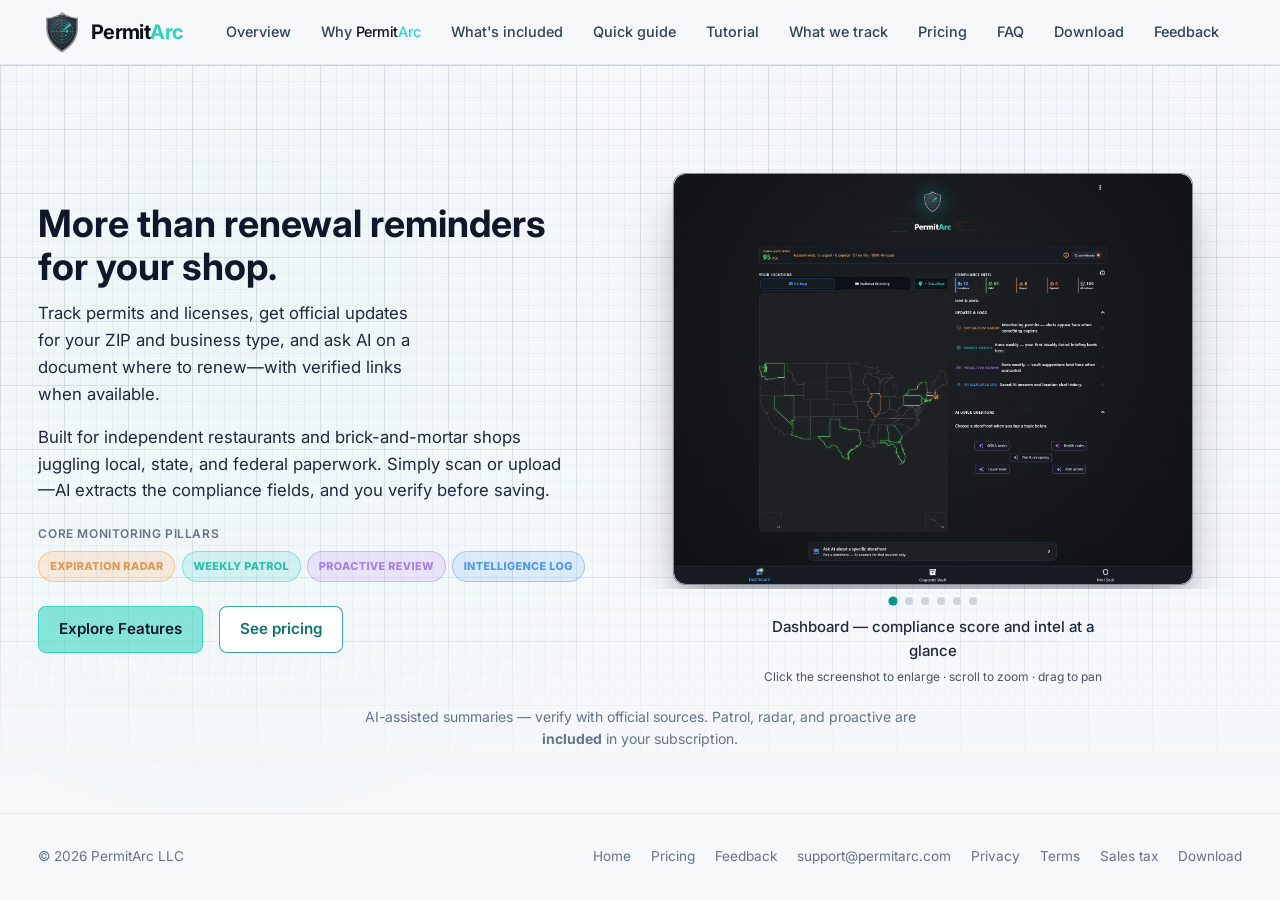
==== index.html @ 0222ba35 "Website: door pillar pills parity + overview/pricing polish. Co-authored-by: Cursor <cursoragent@cur" ====
<!DOCTYPE html>
<html lang="en">
<head>
  <meta charset="UTF-8">
  <meta name="viewport" content="width=device-width, initial-scale=1.0, viewport-fit=cover">
  <link rel="icon" href="favicon.ico?v=20260929shield" sizes="48x48">
  <link rel="icon" type="image/png" sizes="32x32" href="favicon-32x32.png?v=20260929shield">
  <link rel="icon" type="image/png" sizes="16x16" href="favicon-16x16.png?v=20260929shield">
  <link rel="apple-touch-icon" sizes="180x180" href="apple-touch-icon.png?v=20260929shield">
  <meta name="description" content="PermitArc — more than renewal reminders. Track permits and licenses, official updates for your ZIP and business type, and document Ask AI with verified links. Patrol and radar included.">
  <title>PermitArc | Stay Ahead of Permit &amp; License Renewals</title>
  <link rel="preconnect" href="https://fonts.googleapis.com">
  <link rel="preconnect" href="https://fonts.gstatic.com" crossorigin>
  <link href="https://fonts.googleapis.com/css2?family=Inter:wght@400;500;600;700;800&display=swap" rel="stylesheet">
  <link rel="stylesheet" href="styles.css?v=20261003pillar5">
  <link rel="stylesheet" href="door-home.css?v=20261003pillars2">
  <script src="launch-config.js?v=20260911c"></script>
  <script src="site-ga4.js?v=20260923"></script>
  <script src="site-support-mailto.js?v=20260918chooser"></script>
  <script src="site-nav-config.js?v=20261002overview"></script>
</head>
<body class="door-page" data-nav-page="home">
  <header class="site-header site-header--light">
    <div class="header-inner">
      <a href="/" class="logo">
        <img src="assets/shield_logo.png?v=20260929shield" alt="" class="logo-mark" width="48" height="48">
        <span class="logo-wordmark">Permit<span class="logo-arc">Arc</span></span>
      </a>
      <button type="button" class="nav-toggle" aria-expanded="false" aria-controls="site-nav" aria-label="Open menu">
        <span class="nav-toggle-bar" aria-hidden="true"></span>
        <span class="nav-toggle-bar" aria-hidden="true"></span>
        <span class="nav-toggle-bar" aria-hidden="true"></span>
      </button>
      <nav class="nav" id="site-nav" aria-label="Main"></nav>
    </div>
  </header>

  <div class="door-page__stack">
    <div class="door-hero__grid-bg" aria-hidden="true"></div>
    <div class="door-hero__circuit" aria-hidden="true"></div>
  <main class="door-hero">
    <div class="door-hero__grid">
      <div class="door-copy">
        <h1>More than renewal reminders for your shop.</h1>
        <p class="door-lead">Track permits and licenses, get official updates for your ZIP and business type, and ask AI on a document where to renew&mdash;with verified links when available.</p>
        <p class="door-detail">Built for independent restaurants and brick-and-mortar shops juggling local, state, and federal paperwork. Simply scan or upload&mdash;AI extracts the compliance fields, and you verify before saving.</p>

        <p class="door-pillars-label" id="door-pillars-label">Core Monitoring Pillars</p>
        <div class="hero-pillars" aria-labelledby="door-pillars-label">
          <a href="intelligence.html#expiration-radar" class="hero-pillar-link hero-pillar-link--radar">Expiration Radar</a>
          <a href="intelligence.html#weekly-patrol" class="hero-pillar-link hero-pillar-link--patrol">Weekly Patrol</a>
          <a href="intelligence.html#proactive" class="hero-pillar-link hero-pillar-link--proactive">Proactive Review</a>
          <a href="intelligence.html#intelligence-log" class="hero-pillar-link hero-pillar-link--intel-log">Intelligence Log</a>
        </div>

        <div class="door-cta-row">
          <a href="home-more.html" class="btn btn-primary door-btn-primary">Explore Features</a>
          <a href="pricing.html" class="btn btn-secondary door-btn-outline-teal">See pricing</a>
        </div>
      </div>

      <div class="door-carousel-wrap" aria-label="Product screenshots">
        <div class="door-carousel__stage">
          <div class="door-carousel__ring" id="doorCarouselRing"></div>
        </div>
        <div class="door-carousel__dots" id="doorCarouselDots" role="tablist" aria-label="Screenshot carousel"></div>
        <p class="door-carousel__caption" id="doorCarouselCaption"></p>
        <p class="door-carousel__hint">Click the screenshot to enlarge &middot; scroll to zoom &middot; drag to pan</p>
      </div>
    </div>
  </main>

  <p class="door-trust">
    AI-assisted summaries &mdash; verify with official sources.
    Patrol, radar, and proactive are <strong>included</strong> in your subscription.
  </p>
  </div>

  <footer class="site-footer premium-canvas">
    <div class="footer-inner">
      <p>&copy; 2026 PermitArc LLC</p>
      <div class="footer-links" id="site-footer-links"></div>
    </div>
  </footer>

  <script src="site-chrome.js?v=20261002overview"></script>
  <script src="door-carousel.js?v=20261003doorsal2"></script>
</body>
</html>
---- styles.css ----
/* PermitArc marketing site — palette matches app (compliance_form_theme.dart) */
:root {
  /* Wave B+ (Oct 2026) — site-wide dark bands ~20% lighter than Wave B */
  --bg-dark: #1c232c;
  --bg-panel: #252d38;
  --border: #48525f;
  --text-muted: #b8c4d0;
  --text-body: #e2e7ec;
  --hint: #a6b2bf;
  /* Small copy on white cards (pricing, teasers) */
  --text-muted-on-light: #475569;
  --canvas-highlight: #3a424d;
  --canvas-mid: #1f2833;
  --canvas-edge: #2a3542;
  --canvas-why-top: #434b55;
  --canvas-why-base: #252d38;
  --text-light: #fafaf8;
  --accent-teal: #2dd4bf;
  --accent-blue: #58a6ff;
  --urgent: #ffa657;
  --valid: #56d364;
  --expired: #ff7b72;
  /* Intel Deck pillar accents — match app CompliancePillarColors */
  --pillar-radar: #ffa657;
  --pillar-patrol: #2dd4bf;
  --pillar-proactive: #bc8cff;
  --pillar-intel-log: #58a6ff;
  --bg-light: #fafaf8;
  --text-dark: #1a1f2e;
  /* Desktop uses full width; phones/tablets stack via grids + breakpoint below */
  --layout-max: 1280px;
  --layout-content: 1160px;
  --layout-read: 760px;
  --layout-gutter: clamp(1rem, 3vw, 2.5rem);
}

*,
*::before,
*::after {
  box-sizing: border-box;
}

html {
  scroll-behavior: smooth;
  overflow-x: hidden;
}

body {
  margin: 0;
  font-family: "Inter", system-ui, -apple-system, sans-serif;
  color: var(--text-dark);
  background: var(--bg-light);
  line-height: 1.6;
  overflow-x: hidden;
  min-height: 100vh;
  min-height: 100dvh;
  display: flex;
  flex-direction: column;
}

a {
  color: var(--accent-blue);
  text-decoration: none;
}

a:hover {
  text-decoration: underline;
}

/* Header */
.site-header {
  position: -webkit-sticky;
  position: sticky;
  top: 0;
  z-index: 1000;
  background-color: var(--bg-dark);
  border-bottom: 1px solid var(--border);
  padding-top: env(safe-area-inset-top, 0);
  isolation: isolate;
  transform: translate3d(0, 0, 0);
  -webkit-transform: translate3d(0, 0, 0);
  box-shadow: 0 1px 0 var(--border), 0 8px 32px rgba(28, 35, 44, 0.72);
}

.site-header::before {
  content: "";
  position: absolute;
  inset: 0;
  background-color: var(--bg-dark);
  z-index: -1;
}

.header-inner {
  max-width: var(--layout-max);
  margin: 0 auto;
  padding: 0.85rem var(--layout-gutter);
  display: flex;
  align-items: center;
  justify-content: space-between;
  gap: 1rem;
  flex-wrap: nowrap;
  position: relative;
}

.nav-toggle {
  display: none;
  flex-direction: column;
  justify-content: center;
  gap: 5px;
  width: 2.5rem;
  height: 2.5rem;
  padding: 0;
  margin: 0;
  border: 1px solid var(--border);
  border-radius: 8px;
  background: var(--bg-panel);
  cursor: pointer;
  flex-shrink: 0;
}

.nav-toggle-bar {
  display: block;
  width: 1.1rem;
  height: 2px;
  margin: 0 auto;
  background: var(--text-light);
  border-radius: 1px;
  transition: transform 0.2s ease, opacity 0.2s ease;
}

.site-header.is-nav-open .nav-toggle-bar:nth-child(1) {
  transform: translateY(7px) rotate(45deg);
}

.site-header.is-nav-open .nav-toggle-bar:nth-child(2) {
  opacity: 0;
}

.site-header.is-nav-open .nav-toggle-bar:nth-child(3) {
  transform: translateY(-7px) rotate(-45deg);
}

.logo {
  display: inline-flex;
  align-items: center;
  gap: 0.55rem;
  font-weight: 700;
  font-size: 1.25rem;
  color: var(--text-light);
  letter-spacing: -0.02em;
}

.logo-mark {
  width: 3rem;
  height: 3rem;
  object-fit: contain;
  flex-shrink: 0;
  filter: none;
}

/* Shield + radar sweep — matches in-app PermitArcShieldLogo (intro / dashboard). */
.permitarc-shield-logo {
  position: relative;
  display: inline-block;
  flex-shrink: 0;
  width: 3rem;
  height: 3rem;
  vertical-align: middle;
  filter: drop-shadow(0 1px 2px rgba(0, 0, 0, 0.35))
    drop-shadow(0 0 5px rgba(45, 212, 191, 0.18));
}

.permitarc-shield-logo .logo-mark {
  display: block;
  width: 100%;
  height: 100%;
  animation: none;
}

.permitarc-shield-inner-glow {
  position: absolute;
  top: 39%;
  left: 50%;
  width: 24%;
  height: 24%;
  transform: translate(-50%, -50%);
  border-radius: 50%;
  box-shadow: 0 0 0.2rem rgba(45, 212, 191, 0.08);
  pointer-events: none;
}

.permitarc-shield-radar {
  position: absolute;
  top: 35.8%;
  left: 50%;
  width: 26%;
  height: 26%;
  transform: translateX(-50%);
  border-radius: 50%;
  overflow: hidden;
  pointer-events: none;
}

.permitarc-shield-radar-rotator {
  position: absolute;
  inset: 0;
  animation: permitarc-radar-rotate 3.2s linear infinite;
}

@keyframes permitarc-radar-rotate {
  to {
    transform: rotate(360deg);
  }
}

.permitarc-shield-radar-wedge {
  position: absolute;
  inset: -120%;
  background: conic-gradient(
    from -26deg at 50% 50%,
    rgba(45, 212, 191, 0) 0deg,
    rgba(45, 212, 191, 0.04) 12deg,
    rgba(45, 212, 191, 0.09) 26deg,
    rgba(45, 212, 191, 0) 27deg,
    rgba(45, 212, 191, 0) 360deg
  );
}

.permitarc-shield-radar-beam {
  position: absolute;
  top: 50%;
  left: 50%;
  width: 38%;
  height: 1px;
  margin-top: -0.5px;
  transform-origin: 0 50%;
  background: rgba(45, 212, 191, 0.32);
  border-radius: 1px;
}

.permitarc-shield-radar-beam::after {
  content: "";
  position: absolute;
  right: 0;
  top: 50%;
  width: 2.5px;
  height: 2.5px;
  transform: translate(50%, -50%);
  border-radius: 50%;
  background: rgba(45, 212, 191, 0.8);
}

@media (prefers-reduced-motion: reduce) {
  .permitarc-shield-radar-rotator {
    animation: none;
  }
}

.logo-wordmark {
  display: inline-flex;
  align-items: baseline;
  letter-spacing: -0.03em;
  white-space: nowrap;
}

.logo-arc,
.text-teal-400 {
  color: var(--accent-teal); /* #2dd4bf — matches app accent */
}

.text-teal-600 {
  color: #0d9488;
}

.nav {
  display: flex;
  gap: 1.25rem;
  flex-wrap: wrap;
}

.nav a {
  color: var(--text-body);
  font-size: 0.9rem;
  font-weight: 500;
  text-decoration: none;
}

.nav a:hover {
  color: var(--accent-teal);
}

.nav a.nav-link-with-brand .nav-link-lead {
  color: var(--text-body);
}

.nav a.nav-link-with-brand .logo-wordmark {
  color: var(--text-light);
}

.nav a.nav-link-with-brand:hover .nav-link-lead {
  color: var(--accent-teal);
}

.nav a.nav-link-with-brand:hover .logo-wordmark {
  color: var(--text-light);
}

.nav a.nav-link-with-brand:hover .logo-arc {
  color: var(--accent-teal);
}

.btn {
  display: inline-block;
  padding: 0.65rem 1.25rem;
  border-radius: 8px;
  font-weight: 600;
  font-size: 0.95rem;
  text-decoration: none;
  border: none;
  cursor: pointer;
  transition: opacity 0.2s, transform 0.15s;
}

.btn:hover {
  opacity: 0.92;
  transform: translateY(-1px);
  text-decoration: none;
}

.btn-primary {
  background: var(--accent-teal);
  color: #0d1117;
}

.btn-secondary {
  background: transparent;
  color: var(--text-light);
  border: 1px solid var(--border);
}

.btn-secondary:hover {
  border-color: var(--accent-teal);
  color: var(--accent-teal);
}

/* App-matched canvas — premium_canvas_background.dart · Wave B+ */
.premium-canvas {
  position: relative;
  background: radial-gradient(
    ellipse 115% 100% at 50% -18%,
    var(--canvas-highlight) 0%,
    var(--canvas-mid) 52%,
    var(--canvas-edge) 100%
  );
  overflow: hidden;
}

.premium-canvas::before {
  content: "";
  position: absolute;
  inset: 0;
  background-image:
    linear-gradient(rgba(0, 255, 224, 0.07) 1px, transparent 1px),
    linear-gradient(90deg, rgba(0, 255, 224, 0.07) 1px, transparent 1px),
    linear-gradient(rgba(0, 255, 224, 0.035) 1px, transparent 1px),
    linear-gradient(90deg, rgba(0, 255, 224, 0.035) 1px, transparent 1px);
  background-size: 64px 64px, 64px 64px, 16px 16px, 16px 16px;
  mask-image: radial-gradient(ellipse 92% 88% at 50% 42%, black 38%, transparent 100%);
  -webkit-mask-image: radial-gradient(ellipse 92% 88% at 50% 42%, black 38%, transparent 100%);
  pointer-events: none;
}

.premium-canvas > * {
  position: relative;
  z-index: 1;
}

.section-light {
  background: var(--bg-light);
}

/* Muted band — breaks white-on-white on inner pages */
.section-band-muted {
  background: #eef1f5;
}

.section-band-muted.page-content {
  padding-top: 2.5rem;
  padding-bottom: 2.5rem;
}

/* Quick guide — grid cards (match premium-canvas) */
.guide-steps {
  display: grid;
  gap: 1.25rem;
  margin-top: 1.5rem;
}

@media (min-width: 768px) {
  .guide-steps {
    grid-template-columns: repeat(3, 1fr);
  }
}

.premium-grid-card {
  position: relative;
  border-radius: 12px;
  padding: 1.35rem 1.4rem;
  overflow: hidden;
  background: radial-gradient(
    ellipse 115% 100% at 50% -20%,
    var(--canvas-highlight) 0%,
    var(--canvas-mid) 100%
  );
  border: 1px solid rgba(0, 255, 224, 0.14);
  box-shadow: 0 8px 24px rgba(28, 35, 44, 0.2);
}

.premium-grid-card::before {
  content: "";
  position: absolute;
  inset: 0;
  background-image:
    linear-gradient(rgba(0, 255, 224, 0.07) 0.75px, transparent 0.75px),
    linear-gradient(90deg, rgba(0, 255, 224, 0.07) 0.75px, transparent 0.75px);
  background-size: 36px 36px;
  mask-image: radial-gradient(ellipse 90% 90% at 50% 40%, black 35%, transparent 100%);
  -webkit-mask-image: radial-gradient(ellipse 90% 90% at 50% 40%, black 35%, transparent 100%);
  pointer-events: none;
}

.premium-grid-card > * {
  position: relative;
  z-index: 1;
}

.premium-grid-card h3 {
  margin: 0 0 0.5rem;
  font-size: 1.05rem;
  color: #f0f6fc;
}

.premium-grid-card p {
  margin: 0;
  font-size: 0.92rem;
  line-height: 1.55;
  color: var(--text-muted);
}

/* Start here (first week) — body copy on dark premium-grid cards */
.guide-start-here .premium-grid-card p {
  color: #f1f5f9;
  font-weight: 400;
  line-height: 1.625;
}

.guide-step-num {
  display: inline-flex;
  align-items: center;
  justify-content: center;
  width: 1.75rem;
  height: 1.75rem;
  border-radius: 999px;
  background: rgba(45, 212, 191, 0.18);
  color: var(--pillar-patrol);
  border: 1px solid rgba(45, 212, 191, 0.45);
  font-size: 0.75rem;
  font-weight: 700;
  margin-bottom: 0.65rem;
}

.guide-pillar-row {
  display: grid;
  gap: 1rem;
  margin-top: 1.5rem;
}

@media (min-width: 768px) {
  .guide-pillar-row {
    grid-template-columns: repeat(2, 1fr);
  }
}

@media (min-width: 1024px) {
  .guide-pillar-row {
    grid-template-columns: repeat(4, 1fr);
  }
}

.guide-pillar-card {
  border-radius: 12px;
  padding: 1.15rem 1.25rem;
  border: 1px solid rgba(255, 255, 255, 0.08);
  background: rgba(22, 27, 34, 0.65);
}

.guide-pillar-card h3 {
  margin: 0.35rem 0 0.5rem;
  font-size: 1rem;
  color: #f0f6fc;
}

.guide-pillar-card p {
  margin: 0;
  font-size: 0.88rem;
  line-height: 1.5;
  color: var(--text-muted);
}

.guide-pillar-card a {
  color: var(--pillar-intel-log);
}

.guide-monitoring-feeds-lead {
  margin: 0.5rem auto 0;
  max-width: 42rem;
  color: #94a3b8;
  font-size: 1.05rem;
  line-height: 1.55;
  text-align: center;
}

.guide-pillar-card--feed .pillar-chip {
  margin-bottom: 0.65rem;
}

.guide-pillar-card--feed .guide-pillar-card__title {
  margin: 0 0 0.4rem;
  font-size: 1.05rem;
  font-weight: 700;
  color: #ffffff;
}

.guide-pillar-card--feed .guide-pillar-card__location {
  margin: 0;
  font-size: 0.82rem;
  font-weight: 500;
  color: #cbd5e1;
  letter-spacing: 0.01em;
}

.guide-pillar-card--feed .guide-pillar-card__desc {
  margin: 0.65rem 0 0;
  font-size: 0.9rem;
  line-height: 1.65;
  color: #cbd5e1;
}

.guide-comm-profile-lead {
  margin-top: 0.85rem;
  color: #475569;
  font-size: 1rem;
  font-weight: 400;
  line-height: 1.55;
}

.guide-managing-alerts-lead {
  margin: 0.5rem auto 2rem;
  max-width: 42rem;
  color: #cbd5e1;
  font-size: 1rem;
  line-height: 1.55;
  text-align: center;
}

.guide-managing-alerts .guide-steps {
  margin-top: 0;
}

.guide-managing-alerts .premium-grid-card h3 {
  margin: 0 0 0.5rem;
  font-size: 1.125rem;
  font-weight: 700;
  color: #ffffff;
}

.guide-managing-alerts .premium-grid-card p {
  margin: 0;
  font-size: 0.875rem;
  line-height: 1.625;
  color: #cbd5e1;
}

/* Quick guide — slate gradient cards (first week, feeds, managing alerts) */
.guide-start-here .premium-grid-card,
.guide-managing-alerts .premium-grid-card,
.guide-monitoring-feeds .guide-pillar-card {
  background: linear-gradient(
    180deg,
    rgba(30, 41, 59, 0.8) 0%,
    rgba(15, 23, 42, 0.9) 100%
  );
  border: 1px solid rgba(51, 65, 85, 0.5);
  box-shadow: 0 8px 24px rgba(15, 23, 42, 0.28);
}

.guide-start-here .premium-grid-card p {
  color: #e2e8f0;
}

.guide-start-here .guide-vault-callout h3 {
  margin: 0 0 0.5rem;
  color: #0f172a;
  font-weight: 600;
}

.guide-start-here .guide-vault-callout p {
  margin: 0;
  color: #1e293b;
  font-weight: 400;
  line-height: 1.625;
}

.guide-quick-faq > .section-inner > h2 {
  color: #0f172a;
  font-size: 1.5rem;
  font-weight: 700;
}

.guide-quick-faq .faq-details summary {
  font-weight: 600;
  color: #0f172a;
}

.guide-quick-faq .faq-details p {
  font-weight: 400;
  color: #334155;
  line-height: 1.625;
}

.guide-vault-callout {
  margin-top: 2rem;
  padding: 1.35rem 1.5rem;
  border-radius: 12px;
  border: 1px solid rgba(45, 212, 191, 0.35);
  background: linear-gradient(135deg, rgba(45, 212, 191, 0.08), rgba(88, 166, 255, 0.06));
}

.guide-vault-callout h3 {
  margin: 0 0 0.5rem;
  color: var(--text-dark);
}

.guide-vault-callout p {
  margin: 0;
  color: var(--text-dark);
  line-height: 1.55;
}

.guide-toggle-table {
  width: 100%;
  border-collapse: collapse;
  margin-top: 1rem;
  font-size: 0.9rem;
}

.guide-toggle-table th,
.guide-toggle-table td {
  text-align: left;
  padding: 0.65rem 0.75rem;
  border-bottom: 1px solid var(--border);
  vertical-align: top;
}

.guide-toggle-table thead th {
  color: #1e293b;
  font-weight: 600;
  font-size: 0.875rem;
  border-bottom: 1px solid #e2e8f0;
}

.guide-toggle-table__name {
  color: #0f172a;
  font-weight: 500;
}

.guide-toggle-table__desc {
  color: #475569;
}

.card-elevated {
  background: #fff;
  border: 1px solid #d8dee9;
  border-radius: 12px;
  box-shadow: 0 10px 28px rgba(15, 23, 42, 0.08);
}

.coming-soon-banner {
  margin: 0 0 1.35rem;
  padding: 0.65rem 1rem;
  text-align: center;
  background: linear-gradient(90deg, rgba(45, 212, 191, 0.22), rgba(88, 166, 255, 0.18));
  border: 1px solid rgba(45, 212, 191, 0.35);
  border-radius: 10px;
}

.coming-soon-banner .coming-soon-badge {
  margin: 0;
  font-size: 0.82rem;
  padding: 0.4rem 1rem;
  color: #0f766e;
  background: rgba(255, 255, 255, 0.92);
  border: 1px solid rgba(45, 212, 191, 0.55);
  box-shadow: 0 2px 8px rgba(15, 118, 110, 0.12);
}

.tutorial-topics {
  list-style: none;
  margin: 0 auto 1.25rem;
  padding: 0;
  max-width: 32rem;
  text-align: left;
}

.tutorial-topic {
  display: grid;
  grid-template-columns: 6.75rem 1fr;
  align-items: center;
  gap: 0.65rem 0.85rem;
  margin-bottom: 0.85rem;
  padding: 0.75rem 0.85rem;
  border-radius: 10px;
  background: #f8fafc;
  border: 1px solid #e2e8f0;
}

.tutorial-topic .pillar-chip {
  justify-self: center;
  width: 100%;
  max-width: 6.75rem;
  justify-content: center;
  box-sizing: border-box;
}

.tutorial-topic-body {
  flex: 1 1 12rem;
  margin: 0;
  color: #4a5568;
  font-size: 0.95rem;
  line-height: 1.45;
}

.tutorial-topic-body strong {
  color: var(--text-dark);
}

.feedback-mail-actions {
  text-align: center;
  margin: 0 0 1.25rem;
}

.feedback-section-pill {
  display: inline-block;
  margin: 0;
  padding: 0.4rem 1.1rem;
  border-radius: 999px;
  font-size: 0.92rem;
  font-weight: 700;
  letter-spacing: 0.02em;
  color: #0f766e;
  background: rgba(45, 212, 191, 0.14);
  border: 1px solid rgba(45, 212, 191, 0.45);
  text-decoration: none;
  cursor: pointer;
  transition: background 0.15s ease, border-color 0.15s ease;
}

a.feedback-section-pill:hover {
  background: rgba(45, 212, 191, 0.24);
  border-color: rgba(45, 212, 191, 0.65);
  color: #0d9488;
}

a.feedback-section-pill:focus-visible {
  outline: 2px solid var(--accent-teal);
  outline-offset: 3px;
}

.pricing-detail-band {
  margin: 2.5rem calc(-1 * var(--layout-gutter, 1.25rem)) 0;
  padding: 2rem var(--layout-gutter, 1.25rem);
  background: #eef1f5;
  border-top: 1px solid #dde3ec;
  border-bottom: 1px solid #dde3ec;
}

.pricing-detail-band .pricing-included {
  background: transparent;
  border: none;
  padding: 0;
  margin: 0;
}

.included-col--included {
  background: rgba(45, 212, 191, 0.08);
  border: 1px solid rgba(45, 212, 191, 0.28);
  border-radius: 12px;
  padding: 1.15rem 1.25rem;
}

.included-col--metered {
  background: rgba(255, 166, 87, 0.07);
  border: 1px solid rgba(255, 166, 87, 0.28);
  border-radius: 12px;
  padding: 1.15rem 1.25rem;
}

.pricing-callout {
  margin: 2rem 0;
  padding: 1.35rem 1.5rem 1.35rem 1.25rem;
  border-radius: 12px;
  background: #fff;
  border: 1px solid #dde3ec;
  border-left: 4px solid var(--accent-teal);
  box-shadow: 0 6px 18px rgba(15, 23, 42, 0.06);
}

.pricing-callout h3 {
  margin: 0 0 0.5rem;
  font-size: 1.1rem;
}

.pricing-callout p {
  margin: 0;
  color: #4a5568;
  line-height: 1.55;
}

.pricing-faq-band {
  margin-top: 2rem;
  padding-top: 0.5rem;
}

/* Hero */
.hero {
  color: var(--text-light);
  padding: 3.75rem var(--layout-gutter) 4rem;
}

/* Thin light seam between hero and next dark band — keeps rhythm without a full white section */
.section-seam {
  height: 6px;
  background: var(--bg-light);
}

/* Slightly softer grid on second dark band so hero reads as the lead */
.why-band.premium-canvas {
  background: radial-gradient(
    ellipse 115% 100% at 50% -20%,
    var(--canvas-why-top) 0%,
    var(--canvas-why-base) 100%
  );
}

.hero-inner {
  max-width: var(--layout-max);
  margin: 0 auto;
  display: grid;
  grid-template-columns: 1.15fr 0.85fr;
  gap: clamp(1.5rem, 4vw, 3rem);
  align-items: start;
}

.hero-phone-col {
  display: flex;
  justify-content: flex-end;
  align-items: flex-start;
  width: 100%;
  padding-top: 0.35rem;
}

/* Overview (home-more.html): balance copy + compliance score mock vertically */
.hero--split .hero-inner {
  align-items: center;
}

.hero--split .hero-phone-col {
  align-items: center;
  padding-top: 0;
}

/* Overview (home-more.html) — hero + mock + #why contrast */
body[data-nav-page="overview"] .hero .subhead {
  color: #f1f5f9;
}

body[data-nav-page="overview"] .hero-platform,
body[data-nav-page="overview"] .hero-platform strong {
  color: #e2e8f0;
}

body[data-nav-page="overview"] .hero-platform .hero-platform-v11 {
  color: #cbd5e1;
}

body[data-nav-page="overview"] .hero-pillars-note {
  color: #cbd5e1;
}

body[data-nav-page="overview"] #why .section-lead {
  color: #f1f5f9;
}

body[data-nav-page="overview"] .phone-mock .mock-alert,
body[data-nav-page="overview"] .phone-mock .mock-ok,
body[data-nav-page="overview"] .phone-mock .mock-proactive {
  color: #f1f5f9;
}

body[data-nav-page="overview"] .phone-mock .mock-alert strong {
  color: #f1f5f9;
}

/* Tailwind-like utilities (overview compare bullets) */
.font-medium {
  font-weight: 500;
}

.text-white {
  color: #ffffff;
}

.text-slate-300 {
  color: #cbd5e1;
}

.text-slate-100 {
  color: #f1f5f9;
}

.text-slate-200 {
  color: #e2e8f0;
}

.text-slate-900 {
  color: #0f172a;
}

.text-slate-800 {
  color: #1e293b;
}

.font-normal {
  font-weight: 400;
}

.font-semibold {
  font-weight: 600;
}

.text-xs {
  font-size: 0.75rem;
  line-height: 1rem;
}

.uppercase {
  text-transform: uppercase;
}

.tracking-wide {
  letter-spacing: 0.025em;
}

.rounded-full {
  border-radius: 9999px;
}

.px-2\.5 {
  padding-left: 0.625rem;
  padding-right: 0.625rem;
}

.py-1 {
  padding-top: 0.25rem;
  padding-bottom: 0.25rem;
}

.bg-orange-50 {
  background-color: #fff7ed;
}

.border-orange-200 {
  border-color: #fed7aa;
}

.text-orange-900 {
  color: #7c2d12;
}

.bg-teal-50 {
  background-color: #f0fdfa;
}

.border-teal-200 {
  border-color: #99f6e4;
}

.text-teal-900 {
  color: #134e4a;
}

.bg-purple-50 {
  background-color: #faf5ff;
}

.border-purple-200 {
  border-color: #e9d5ff;
}

.text-purple-900 {
  color: #581c87;
}

.bg-blue-50 {
  background-color: #eff6ff;
}

.border-blue-200 {
  border-color: #bfdbfe;
}

.text-blue-900 {
  color: #1e3a8a;
}

.text-sm {
  font-size: 0.875rem;
  line-height: 1.25rem;
}

.border {
  border-width: 1px;
  border-style: solid;
}

.border-slate-300 {
  border-color: #cbd5e1;
}

.border-slate-200 {
  border-color: #e2e8f0;
}

.rounded-xl {
  border-radius: 0.75rem;
}

.p-5 {
  padding: 1.25rem;
}

.px-4 {
  padding-left: 1rem;
  padding-right: 1rem;
}

.mb-4 {
  margin-bottom: 1rem;
}

.shadow-sm {
  box-shadow: 0 1px 2px 0 rgba(15, 23, 42, 0.05);
}

.text-base {
  font-size: 1rem;
  line-height: 1.5rem;
}

.bg-white {
  background-color: #fff;
}

.text-slate-600 {
  color: #475569;
}

.text-2xl {
  font-size: 1.5rem;
  line-height: 2rem;
}

.font-bold {
  font-weight: 700;
}

.tracking-tight {
  letter-spacing: -0.025em;
}

.mt-2 {
  margin-top: 0.5rem;
}

.mt-16 {
  margin-top: 4rem;
}

.mb-8 {
  margin-bottom: 2rem;
}

.text-center {
  text-align: center;
}

.max-w-3xl {
  max-width: 48rem;
}

.max-w-2xl {
  max-width: 42rem;
}

.py-4 {
  padding-top: 1rem;
  padding-bottom: 1rem;
}

.px-6 {
  padding-left: 1.5rem;
  padding-right: 1.5rem;
}

.mb-3 {
  margin-bottom: 0.75rem;
}

.font-medium {
  font-weight: 500;
}

.transition {
  transition-property: border-color, box-shadow;
  transition-duration: 0.2s;
  transition-timing-function: ease;
}

.hover\:border-slate-300:hover {
  border-color: #cbd5e1;
}

.mx-auto {
  margin-left: auto;
  margin-right: auto;
}

@media (min-width: 640px) {
  .sm\:text-left {
    text-align: left;
  }
}

.page-hero p.text-slate-100 {
  color: #f1f5f9;
}

.satisfaction-guarantee-dark p.text-slate-200,
.satisfaction-guarantee-dark p.text-slate-200 strong {
  color: #e2e8f0;
}


.leading-relaxed {
  line-height: 1.625;
}

.scope-pillar p.text-slate-200 {
  color: #e2e8f0;
}

.scope-pillar p.leading-relaxed {
  line-height: 1.625;
}

.text-rose-400 {
  color: #fb7185;
}

.hero-copy {
  display: flex;
  flex-direction: column;
  gap: 1.5rem;
}

.hero-copy h1,
.hero-copy .subhead,
.hero-copy .hero-jurisdiction-callout,
.hero-copy .hero-platform,
.hero-copy .hero-pillars,
.hero-copy .hero-cta {
  margin: 0;
}

.hero h1 {
  font-size: clamp(1.75rem, 4vw, 2.5rem);
  line-height: 1.2;
  margin: 0 0 1rem;
  font-weight: 700;
}

.hero-copy h1 {
  margin: 0;
}

.hero .subhead {
  font-size: 1.05rem;
  color: var(--text-body);
  margin: 0 0 0.75rem;
  line-height: 1.6;
}

.hero-copy .subhead {
  margin: 0;
}

.hero .subhead-all {
  color: var(--accent-teal);
  font-weight: 700;
}

.hero .subhead-jurisdiction {
  font-weight: 600;
  color: var(--text-body);
}

.hero-jurisdiction-callout {
  margin: 0 0 1.1rem;
  padding: 0.95rem 1.05rem;
  font-size: 1.02rem;
  font-weight: 500;
  line-height: 1.6;
  color: var(--text-light);
  background: rgba(45, 212, 191, 0.14);
  border: 1px solid rgba(45, 212, 191, 0.55);
  border-radius: 10px;
  box-shadow: 0 0 24px rgba(45, 212, 191, 0.1);
}

.hero-jurisdiction-callout-lead {
  color: #f4fbfb;
  font-weight: 700;
}

@media (prefers-reduced-motion: no-preference) {
  .hero-jurisdiction-callout--pulse {
    animation: hero-jurisdiction-glow 5.5s ease-in-out infinite;
  }
}

@keyframes hero-jurisdiction-glow {
  0%,
  100% {
    box-shadow: 0 0 20px rgba(45, 212, 191, 0.08);
    border-color: rgba(45, 212, 191, 0.5);
  }

  50% {
    box-shadow: 0 0 28px rgba(45, 212, 191, 0.22), 0 0 48px rgba(45, 212, 191, 0.08);
    border-color: rgba(45, 212, 191, 0.72);
  }
}

@media (prefers-reduced-motion: reduce) {
  .hero-jurisdiction-callout--pulse {
    animation: none;
  }
}

.hero .scope {
  font-size: 0.95rem;
  color: var(--text-muted);
  margin: 0 0 0.5rem;
}

.hero-tag {
  font-size: 0.92rem;
  color: var(--text-body);
  margin: 0 0 1.5rem;
  line-height: 1.55;
}

.hero-cta {
  display: flex;
  gap: 0.75rem;
  flex-wrap: wrap;
}

.hero-platform {
  margin: 0 0 0.85rem;
  font-size: 0.92rem;
  color: var(--text-muted);
  line-height: 1.55;
}

.hero-platform strong {
  color: var(--text-body);
  font-weight: 600;
}

.hero-platform .hero-platform-v11 {
  font-weight: 500;
  color: var(--text-muted);
}

.hero-pillars {
  display: flex;
  flex-wrap: wrap;
  align-items: center;
  gap: 0.55rem 0.45rem;
  margin: 0 0 1.35rem;
}

.hero-pillar-link {
  display: inline-flex;
  align-items: center;
  font-size: 0.68rem;
  font-weight: 700;
  text-transform: uppercase;
  letter-spacing: 0.04em;
  padding: 0.35rem 0.7rem;
  border-radius: 999px;
  text-decoration: none;
  transition: background 0.15s ease, border-color 0.15s ease, transform 0.15s ease;
}

.hero-pillar-link:hover {
  transform: translateY(-1px);
  text-decoration: none;
}

.hero-pillar-link--radar {
  background: rgba(255, 166, 87, 0.14);
  color: var(--pillar-radar);
  border: 1px solid rgba(255, 166, 87, 0.45);
}

.hero-pillar-link--radar:hover {
  background: rgba(255, 166, 87, 0.22);
  color: var(--pillar-radar);
}

.hero-pillar-link--patrol {
  background: rgba(45, 212, 191, 0.12);
  color: var(--pillar-patrol);
  border: 1px solid rgba(45, 212, 191, 0.42);
}

.hero-pillar-link--patrol:hover {
  background: rgba(45, 212, 191, 0.2);
  color: var(--pillar-patrol);
}

.hero-pillar-link--proactive {
  background: rgba(188, 140, 255, 0.14);
  color: var(--pillar-proactive);
  border: 1px solid rgba(188, 140, 255, 0.45);
}

.hero-pillar-link--proactive:hover {
  background: rgba(188, 140, 255, 0.22);
  color: var(--pillar-proactive);
}

.hero-pillar-link--intel-log {
  background: rgba(88, 166, 255, 0.12);
  color: var(--pillar-intel-log);
  border: 1px solid rgba(88, 166, 255, 0.4);
}

.hero-pillar-link--intel-log:hover {
  background: rgba(88, 166, 255, 0.2);
  color: var(--pillar-intel-log);
}

.pillar-chip {
  display: inline-flex;
  align-items: center;
  font-size: 0.68rem;
  font-weight: 700;
  text-transform: uppercase;
  letter-spacing: 0.04em;
  padding: 0.28rem 0.6rem;
  border-radius: 999px;
}

.pillar-chip--radar {
  background: rgba(255, 166, 87, 0.14);
  color: var(--pillar-radar);
  border: 1px solid rgba(255, 166, 87, 0.4);
}

.pillar-chip--patrol {
  background: rgba(45, 212, 191, 0.12);
  color: var(--pillar-patrol);
  border: 1px solid rgba(45, 212, 191, 0.38);
}

.pillar-chip--proactive {
  background: rgba(188, 140, 255, 0.14);
  color: var(--pillar-proactive);
  border: 1px solid rgba(188, 140, 255, 0.4);
}

.pillar-chip--intel-log {
  background: rgba(88, 166, 255, 0.12);
  color: var(--pillar-intel-log);
  border: 1px solid rgba(88, 166, 255, 0.38);
}

/* Door intro uses base .hero-pillar-link--* (overview parity). Light-grid rim bump in door-home.css */

#ai .pillar-chip--radar {
  background: rgba(255, 166, 87, 0.22);
  color: var(--pillar-radar);
  border-color: rgba(255, 166, 87, 0.68);
}

#ai .pillar-chip--patrol {
  background: rgba(45, 212, 191, 0.2);
  color: var(--pillar-patrol);
  border-color: rgba(45, 212, 191, 0.65);
}

#ai .pillar-chip--proactive {
  background: rgba(188, 140, 255, 0.22);
  color: var(--pillar-proactive);
  border-color: rgba(188, 140, 255, 0.68);
}

#ai .pillar-chip--intel-log {
  background: rgba(88, 166, 255, 0.2);
  color: var(--pillar-intel-log);
  border-color: rgba(88, 166, 255, 0.65);
}

.hero-pillars-note {
  flex: 1 1 100%;
  margin: 0.35rem 0 0;
  padding-top: 0.35rem;
  font-size: 0.8rem;
  color: var(--text-muted);
  line-height: 1.55;
}

@media (prefers-reduced-motion: no-preference) {
  .hero-pillars--pulse .hero-pillar-link {
    animation: hero-pillar-pulse 14s ease-in-out infinite;
  }

  .hero-pillars--pulse .hero-pillar-link--radar {
    animation-delay: 2s;
  }

  .hero-pillars--pulse .hero-pillar-link--patrol {
    animation-delay: 5.5s;
  }

  .hero-pillars--pulse .hero-pillar-link--proactive {
    animation-delay: 9s;
  }

  .hero-pillars--pulse .hero-pillar-link--intel-log {
    animation-delay: 12.5s;
  }
}

@keyframes hero-pillar-pulse {
  0%,
  16%,
  100% {
    transform: scale(1);
    box-shadow: none;
  }

  6%,
  10% {
    transform: scale(1.14);
    box-shadow:
      0 0 16px rgba(255, 255, 255, 0.22),
      0 0 32px rgba(255, 255, 255, 0.1);
  }
}

@media (prefers-reduced-motion: reduce) {
  .hero-pillars--pulse .hero-pillar-link {
    animation: none;
  }
}

@media (prefers-reduced-motion: no-preference) {
  .why-pillar-lines--pulse .pillar-chip {
    animation: hero-pillar-pulse 16s ease-in-out infinite;
  }

  .why-pillar-lines--pulse .pillar-chip--proactive {
    animation-delay: 0s;
  }

  .why-pillar-lines--pulse .pillar-chip--intel-log {
    animation-delay: 4s;
  }

  .why-pillar-lines--pulse .pillar-chip--radar {
    animation-delay: 8s;
  }

  .why-pillar-lines--pulse .pillar-chip--patrol {
    animation-delay: 12s;
  }
}

@media (prefers-reduced-motion: reduce) {
  .why-pillar-lines--pulse .pillar-chip {
    animation: none;
  }
}

/* Phone mock */
.phone-mock {
  background: var(--bg-panel);
  border: 1px solid rgba(255, 255, 255, 0.18);
  border-radius: 24px;
  padding: 1rem;
  width: 100%;
  max-width: 320px;
  margin: 0;
  box-shadow:
    0 24px 48px rgba(0, 0, 0, 0.45),
    0 0 0 1px rgba(45, 212, 191, 0.07);
}

.phone-screen {
  background: var(--bg-dark);
  border: 1px solid rgba(255, 255, 255, 0.1);
  border-radius: 16px;
  padding: 1.25rem 1rem;
  min-height: 280px;
  display: flex;
  flex-direction: column;
  justify-content: center;
  gap: 0.65rem;
}

.mock-score-row {
  display: flex;
  align-items: baseline;
  gap: 0.15rem;
  margin: 0.35rem 0 0;
}

.mock-score {
  font-size: 2.5rem;
  font-weight: 700;
  line-height: 1;
  color: #56d364;
  margin: 0;
}

.mock-score-out-of {
  font-size: 0.95rem;
  font-weight: 600;
  line-height: 1;
  color: #e6edf3;
}

.mock-label {
  font-size: 0.75rem;
  color: var(--text-muted);
  text-transform: uppercase;
  letter-spacing: 0.05em;
  margin: 0;
}

.mock-alert {
  background: rgba(255, 166, 87, 0.15);
  border: 1px solid var(--urgent);
  border-radius: 8px;
  padding: 0.75rem;
  font-size: 0.85rem;
  color: var(--text-body);
  margin: 0;
}

.mock-alert strong {
  color: var(--urgent);
}

.mock-ok {
  background: rgba(45, 212, 191, 0.12);
  border: 1px solid var(--accent-teal);
  border-radius: 8px;
  padding: 0.75rem;
  font-size: 0.85rem;
  color: var(--text-body);
}

.mock-proactive {
  background: rgba(188, 140, 255, 0.12);
  border: 1px solid rgba(188, 140, 255, 0.42);
  border-radius: 8px;
  padding: 0.75rem;
  font-size: 0.8rem;
  color: var(--text-body);
}

/* Sections */
section {
  padding: 3.5rem var(--layout-gutter);
}

.section-inner {
  max-width: var(--layout-content);
  margin: 0 auto;
}

section h2 {
  font-size: 1.75rem;
  margin: 0 0 0.5rem;
  color: var(--text-dark);
}

.section-lead {
  color: #4a5568;
  margin: 0 0 2rem;
  font-size: 1.05rem;
}

.section-dark {
  color: var(--text-body);
}

.section-dark h2 {
  color: var(--text-light);
}

.section-dark .section-lead {
  color: var(--text-body);
}

.section-dark .why-folder-subline {
  color: var(--text-muted);
}

.section-divider {
  border-top: 1px solid #e2e8f0;
}

/* Why PermitArc — compare (dark canvas) */
#why h2 {
  margin-bottom: 1rem;
}

#why .section-lead-tight {
  margin-bottom: 2.1rem;
  line-height: 1.65;
}

.why-compare {
  display: grid;
  grid-template-columns: repeat(auto-fit, minmax(280px, 1fr));
  gap: 1rem;
  margin-bottom: 1.25rem;
}

.why-col {
  border-radius: 12px;
  padding: 1.25rem 1.35rem;
}

.why-col-muted {
  background: rgba(255, 255, 255, 0.05);
  border: 1px solid rgba(255, 255, 255, 0.14);
}

.why-col-accent {
  background: rgba(45, 212, 191, 0.08);
  border: 1px solid rgba(45, 212, 191, 0.45);
  box-shadow: 0 0 24px rgba(45, 212, 191, 0.08);
}

.why-col-highlight {
  border: 1px solid rgba(16, 185, 129, 0.4);
  box-shadow: 0 0 28px rgba(16, 185, 129, 0.12);
}

.why-col h3 {
  margin: 0 0 1.15rem;
  font-size: 1rem;
  color: var(--text-light);
}

#why .why-compare-list {
  list-style: none;
  margin: 0;
  padding: 0;
  display: flex;
  flex-direction: column;
  gap: 0.75rem;
}

#why .why-compare-list li {
  position: relative;
  margin: 0;
  padding-left: 1.15rem;
  font-size: 0.92rem;
  line-height: 1.55;
}

#why .why-col-muted .why-compare-card-title {
  margin: 0 0 1.25rem;
  font-size: 1.15rem;
  font-weight: 600;
  letter-spacing: 0.02em;
  color: #cbd5e1;
}

#why .why-col-highlight .why-compare-card-title {
  margin: 0 0 1.25rem;
  font-size: 1.25rem;
  font-weight: 700;
  letter-spacing: 0.02em;
  color: #ffffff;
}

#why .why-compare-list li::before {
  content: "";
  position: absolute;
  left: 0;
  top: 0.55em;
  width: 5px;
  height: 5px;
  border-radius: 50%;
  background: #94a3b8;
}

#why .why-compare-list--accent li::before {
  background: #34d399;
}

#why .why-col-muted .why-compare-lead {
  color: #e2e8f0;
  font-weight: 600;
}

#why .why-col-muted .why-compare-sep {
  color: #e2e8f0;
  margin: 0 0.2em;
}

#why .why-col-muted .why-compare-note {
  color: #94a3b8;
}

#why .why-col-highlight .why-compare-lead {
  color: #34d399;
  font-weight: 600;
}

#why .why-col-highlight .why-compare-sep {
  color: #34d399;
  margin: 0 0.2em;
}

#why .why-col-highlight .why-compare-note {
  color: #f8fafc;
}

#why.why-band {
  padding-top: 4rem;
  padding-bottom: 4rem;
}

#included h2.pillars-always-on-title {
  font-size: 2rem;
  font-weight: 700;
  color: #0f172a;
  margin-bottom: 0.65rem;
}

#included .pillars-cta-link {
  font-weight: 600;
  color: #0d9488;
  text-decoration: none;
}

#included .pillars-cta-link:hover {
  color: #059669;
  text-decoration: underline;
}

.section-dark .pillars-cta-link {
  color: #34d399;
}

.section-dark .pillars-cta-link:hover {
  color: #6ee7b7;
}

.why-folder-intro {
  margin-bottom: 1.35rem;
}

.why-folder-subline {
  margin: 0;
  font-size: 0.9rem;
  line-height: 1.62;
  color: var(--text-muted);
}

.why-folder-subline + .why-folder-subline {
  margin-top: 0.85rem;
}

.why-folder-subline--accent {
  color: var(--text-body);
}

.why-folder-focus-label {
  margin: 0 0 0.9rem;
  font-size: 0.8rem;
  font-weight: 600;
  color: var(--text-light);
}

.why-usual-grid {
  list-style: none;
  margin: 0;
  padding: 0;
  display: grid;
  grid-template-columns: repeat(2, minmax(0, 1fr));
  gap: 0.85rem;
}

.why-usual-tile {
  display: flex;
  flex-direction: column;
  gap: 0.4rem;
  padding: 0.65rem 0.7rem 0.65rem 0.75rem;
  font-size: 0.8rem;
  line-height: 1.4;
  color: var(--text-body);
  border: 1px solid rgba(255, 255, 255, 0.1);
  border-radius: 8px;
  border-left-width: 3px;
  border-left-style: solid;
}

.why-usual-tile--manual {
  background: rgba(148, 163, 184, 0.1);
  border-left-color: rgba(148, 163, 184, 0.65);
}

.why-usual-tile--nudges {
  background: rgba(251, 191, 36, 0.08);
  border-left-color: rgba(251, 191, 36, 0.55);
}

.why-usual-tile--watch {
  background: rgba(248, 113, 113, 0.07);
  border-left-color: rgba(248, 113, 113, 0.45);
}

.why-usual-tile--ai {
  background: rgba(129, 140, 248, 0.09);
  border-left-color: rgba(129, 140, 248, 0.5);
}

.why-usual-lead {
  display: block;
  font-size: 0.72rem;
  font-weight: 700;
  letter-spacing: 0.03em;
  text-transform: uppercase;
  color: var(--text-light);
}

.why-usual-tile--manual .why-usual-lead {
  color: #cbd5e1;
}

.why-usual-tile--nudges .why-usual-lead {
  color: #fcd34d;
}

.why-usual-tile--watch .why-usual-lead {
  color: #fca5a5;
}

.why-usual-tile--ai .why-usual-lead {
  color: #c4b5fd;
}

.why-usual-grid li span {
  color: var(--text-muted);
  font-size: 0.78rem;
  line-height: 1.5;
}

@media (max-width: 520px) {
  .why-usual-grid {
    grid-template-columns: 1fr;
  }
}

.why-list {
  list-style: none;
  margin: 0;
  padding: 0;
}

.why-list li {
  display: flex;
  align-items: flex-start;
  gap: 0.65rem;
  margin-bottom: 0.65rem;
  font-size: 0.92rem;
  line-height: 1.45;
  color: var(--text-body);
}

.why-list li:last-child {
  margin-bottom: 0;
}

.why-icon {
  flex-shrink: 0;
  width: 1.25rem;
  font-weight: 700;
  font-size: 0.85rem;
  line-height: 1.45;
  text-align: center;
}

.why-no .why-icon::before {
  content: "\00d7";
  color: var(--expired);
}

.why-yes .why-icon::before {
  content: "\2713";
  color: var(--accent-teal);
}

.why-close {
  margin: 0;
  font-size: 0.95rem;
  color: var(--text-muted);
  text-align: center;
}

.why-pillar-lines {
  list-style: none;
  margin: 0;
  padding: 0;
}

.why-pillar-lines li {
  display: flex;
  flex-direction: column;
  align-items: flex-start;
  gap: 0.5rem;
  margin-bottom: 1.25rem;
  font-size: 0.88rem;
  line-height: 1.55;
  color: var(--text-body);
}

.why-pillar-lines li:last-child {
  margin-bottom: 0;
}

.why-pillar-lines .pillar-chip {
  text-decoration: none;
}

.why-pillar-lines .pillar-chip:hover {
  text-decoration: none;
  filter: brightness(1.08);
}

/* Intelligence section — light band (alternates with dark canvas) */
#ai.section-light .section-lead {
  color: #4a5568;
}

#ai.section-light h2 {
  color: var(--text-dark);
}

#ai .ai-included-banner {
  background: #f8fafc;
  border-color: #e2e8f0;
  color: #334155;
}

#ai .ai-card {
  background: #fff;
  border: 1px solid #e2e8f0;
}

#ai .ai-card h3 {
  color: var(--text-dark);
}

#ai .ai-card p {
  color: #4a5568;
}

#ai .ai-where {
  color: #718096 !important;
}

#ai .ai-foot {
  color: #718096;
}

#ai .ai-foot a {
  color: var(--accent-blue);
}

/* Scope pillars */
.scope-pillars {
  display: grid;
  grid-template-columns: repeat(auto-fit, minmax(220px, 1fr));
  gap: 1rem;
  margin-bottom: 2rem;
}

.scope-pillar {
  background: rgba(255, 255, 255, 0.04);
  border: 1px solid var(--border);
  border-radius: 12px;
  padding: 1.15rem;
}

.pillar-num {
  display: inline-block;
  width: 1.75rem;
  height: 1.75rem;
  line-height: 1.75rem;
  text-align: center;
  background: var(--accent-teal);
  color: #0d1117;
  font-weight: 700;
  border-radius: 50%;
  font-size: 0.85rem;
  margin-bottom: 0.65rem;
}

.scope-pillar h3 {
  margin: 0 0 0.5rem;
  font-size: 1rem;
  color: var(--text-light);
}

.scope-pillar p {
  margin: 0;
  font-size: 0.92rem;
  color: var(--text-muted);
  line-height: 1.55;
}

.track-subhead {
  font-size: 1rem;
  font-weight: 600;
  color: var(--text-light);
  margin: 0 0 1rem;
}

.track-item-accent {
  border-color: var(--accent-teal);
  color: var(--accent-teal);
  font-weight: 600;
}

.track-foot {
  margin: 1.25rem 0 0;
  font-size: 0.92rem;
  color: var(--text-muted);
  line-height: 1.55;
}

/* AI intelligence section */
.section-inner-wide {
  max-width: var(--layout-max);
}

.ai-included-banner {
  display: flex;
  flex-wrap: wrap;
  align-items: center;
  gap: 0.5rem 0.65rem;
  background: #f8fafc;
  border: 1px solid #e2e8f0;
  border-radius: 0.75rem;
  padding: 0.75rem;
  font-size: 0.875rem;
  color: #334155;
  margin: 0 0 1.25rem;
  line-height: 1.55;
}

#ai .ai-included-banner .pillar-chip {
  flex-shrink: 0;
  padding: 0.25rem 0.75rem;
  font-size: 0.75rem;
  letter-spacing: 0.05em;
}

.intel-feature-card > .pillar-chip {
  align-self: flex-start;
  margin-bottom: 0.75rem;
  padding: 0.125rem 0.625rem;
  font-size: 0.75rem;
  font-weight: 700;
  text-transform: none;
  letter-spacing: normal;
}

.ai-included-banner__included {
  font-weight: 700;
  color: #0f172a;
  margin-left: 0.5rem;
}

.ai-included-banner__detail {
  flex: 1 1 12rem;
  color: #334155;
  line-height: 1.55;
}

.ai-grid {
  display: grid;
  grid-template-columns: repeat(auto-fit, minmax(240px, 1fr));
  gap: 1rem;
  margin-bottom: 1.25rem;
}

/* Intelligence page — feature card grid */
.intel-feature-grid {
  display: grid;
  grid-template-columns: 1fr;
  gap: 1.25rem;
  margin-bottom: 1.25rem;
}

@media (min-width: 640px) {
  .intel-feature-grid {
    grid-template-columns: repeat(2, minmax(0, 1fr));
  }
}

@media (min-width: 960px) {
  .intel-feature-grid {
    grid-template-columns: repeat(6, minmax(0, 1fr));
  }

  .intel-feature-card:nth-child(1) {
    grid-column: 1 / span 2;
  }

  .intel-feature-card:nth-child(2) {
    grid-column: 3 / span 2;
  }

  .intel-feature-card:nth-child(3) {
    grid-column: 5 / span 2;
  }

  .intel-feature-card:nth-child(4) {
    grid-column: 2 / span 2;
  }

  .intel-feature-card:nth-child(5) {
    grid-column: 4 / span 2;
  }
}

/* Tailwind parity: bg-white border border-slate-200/90 shadow-sm rounded-xl p-6 */
.intel-feature-card {
  display: flex;
  flex-direction: column;
  height: 100%;
  margin: 0;
  background: #ffffff;
  border: 1px solid rgba(226, 232, 240, 0.9);
  border-radius: 0.75rem;
  padding: 1.5rem;
  box-shadow: 0 1px 2px 0 rgba(0, 0, 0, 0.05);
}

.intel-feature-badge {
  display: inline-block;
  align-self: flex-start;
  font-size: 0.75rem;
  font-weight: 600;
  padding: 0.125rem 0.625rem;
  border-radius: 9999px;
  margin-bottom: 0.75rem;
  line-height: 1.4;
}

.intel-feature-badge--automated {
  background: #ecfdf5;
  color: #047857;
}

.intel-feature-badge--tool {
  background: #f1f5f9;
  color: #334155;
}

.intel-feature-title {
  margin: 0 0 0.65rem;
  font-size: 1.125rem;
  font-weight: 700;
  color: #0f172a;
  line-height: 1.35;
}

.intel-feature-body {
  margin: 0;
  flex: 1;
  font-size: 0.875rem;
  font-weight: 400;
  color: #334155;
  line-height: 1.625;
}

.ai-card {
  background: rgba(255, 255, 255, 0.04);
  border: 1px solid var(--border);
  border-radius: 12px;
  padding: 1.15rem;
}

.ai-card h3 {
  margin: 0.5rem 0 0.35rem;
  font-size: 1rem;
  color: var(--text-light);
}

.ai-card p {
  margin: 0 0 0.65rem;
  font-size: 0.9rem;
  color: var(--text-muted);
  line-height: 1.55;
}

.ai-card p:last-child {
  margin-bottom: 0;
}

.ai-where {
  font-size: 0.82rem !important;
  color: var(--text-body) !important;
  opacity: 0.85;
}

.ai-benefit {
  padding-top: 0.35rem;
  border-top: 1px solid rgba(255, 255, 255, 0.06);
}

#ai .ai-benefit {
  border-top-color: #e2e8f0;
}

#ai .ai-benefit strong {
  color: #0d9488;
}

.section-dark .why-close {
  color: var(--text-muted);
}

.ai-foot {
  margin: 0;
  font-size: 0.9rem;
  color: var(--text-muted);
}

.ai-foot a {
  color: var(--accent-teal);
}

.badge {
  display: inline-block;
  font-size: 0.7rem;
  font-weight: 700;
  text-transform: uppercase;
  letter-spacing: 0.04em;
  padding: 0.2rem 0.5rem;
  border-radius: 4px;
}

.badge-included {
  background: rgba(86, 211, 100, 0.15);
  color: var(--valid);
  border: 1px solid rgba(86, 211, 100, 0.35);
}

.badge-metered {
  background: rgba(88, 166, 255, 0.12);
  color: var(--accent-blue);
  border: 1px solid rgba(88, 166, 255, 0.3);
}

.section-dark h2 {
  color: var(--text-light);
}

/* Steps */
.steps {
  display: grid;
  grid-template-columns: repeat(auto-fit, minmax(240px, 1fr));
  gap: 1.5rem;
}

.step {
  background: #fff;
  border: 1px solid #e2e8f0;
  border-radius: 12px;
  padding: 1.25rem;
}

.step-num {
  display: inline-block;
  width: 2rem;
  height: 2rem;
  line-height: 2rem;
  text-align: center;
  background: #059669;
  color: #ffffff;
  font-weight: 700;
  border-radius: 50%;
  font-size: 0.9rem;
  margin-bottom: 0.75rem;
}

.step h3 {
  margin: 0 0 0.5rem;
  font-size: 1.15rem;
  font-weight: 700;
  color: #0f172a;
}

.step p {
  margin: 0;
  font-size: 0.95rem;
  font-weight: 400;
  line-height: 1.6;
  color: #475569;
}

/* Track grid */
.track-grid {
  display: grid;
  grid-template-columns: repeat(auto-fill, minmax(140px, 1fr));
  gap: 0.75rem;
}

.track-item {
  background: rgba(255, 255, 255, 0.05);
  border: 1px solid var(--border);
  border-radius: 8px;
  padding: 0.75rem 1rem;
  font-size: 0.9rem;
  text-align: center;
}

/* Pricing teaser */
.pricing-cards {
  display: grid;
  grid-template-columns: repeat(auto-fit, minmax(200px, 1fr));
  gap: 1rem;
}

.pricing-cards-compact {
  grid-template-columns: repeat(auto-fit, minmax(160px, 1fr));
}

.pricing-expand {
  background: #fff;
  border: 1px solid #e2e8f0;
  border-radius: 12px;
  padding: 1.25rem 1.5rem;
  margin: 1rem 0 1.75rem;
  text-align: center;
}

.pricing-expand h4 {
  margin: 0 0 0.35rem;
  font-size: 1rem;
}

.pricing-expand p {
  margin: 0;
  color: #4a5568;
  font-size: 0.95rem;
}

.pricing-beyond-teaser {
  display: flex;
  flex-wrap: wrap;
  align-items: center;
  justify-content: center;
  gap: 0.85rem 1.25rem;
  background: #fff;
  border: 1px solid #e2e8f0;
  border-radius: 12px;
  padding: 1rem 1.25rem;
  margin: 0 0 1.75rem;
  text-align: center;
}

.pricing-beyond-teaser-lead {
  margin: 0;
  font-size: 0.95rem;
  color: #4a5568;
  max-width: 36rem;
  line-height: 1.45;
}

.beyond-five-toggle {
  flex-shrink: 0;
  white-space: nowrap;
  color: #0f172a;
  font-weight: 600;
  font-size: 0.875rem;
  line-height: 1.25rem;
  background-color: #fff;
  border: 1px solid #cbd5e1;
  opacity: 1;
  transform: none;
  box-shadow: 0 1px 2px 0 rgba(15, 23, 42, 0.06);
}

.pricing-full .beyond-five-toggle:hover,
.pricing-full .beyond-five-toggle:focus-visible,
.pricing-full .beyond-five-toggle[aria-expanded="true"] {
  color: #0f172a;
  background-color: #f8fafc;
  border-color: #cbd5e1;
  opacity: 1;
  transform: none;
}

.pricing-full .beyond-five-toggle:focus-visible {
  outline: 2px solid #2dd4bf;
  outline-offset: 2px;
}

.pricing-beyond-panel {
  text-align: left;
  max-width: 28rem;
  margin: -0.75rem auto 1.75rem;
}

.beyond-five-panel-head {
  display: flex;
  align-items: center;
  justify-content: space-between;
  gap: 0.75rem;
  margin-bottom: 0.35rem;
}

.beyond-five-panel-head h4 {
  margin: 0;
  font-size: 1rem;
}

.beyond-five-close {
  border: none;
  background: transparent;
  color: var(--text-muted-on-light);
  font-size: 1.5rem;
  line-height: 1;
  padding: 0.15rem 0.35rem;
  cursor: pointer;
  border-radius: 6px;
}

.beyond-five-close:hover {
  color: #2d3748;
  background: #edf2f7;
}

.beyond-five-panel-intro {
  margin: 0 0 1rem;
  font-size: 0.9rem;
  color: #4a5568;
  line-height: 1.45;
}

.beyond-five-fields {
  display: grid;
  grid-template-columns: 1fr 1fr;
  gap: 0.75rem;
}

@media (max-width: 540px) {
  .beyond-five-fields {
    grid-template-columns: 1fr;
  }
}

.beyond-five-field {
  display: flex;
  flex-direction: column;
  gap: 0.35rem;
}

.pricing-beyond-five {
  text-align: left;
  max-width: 32rem;
  margin-left: auto;
  margin-right: auto;
}

.pricing-beyond-five > p:first-of-type {
  text-align: center;
  margin-bottom: 1.25rem;
}

.beyond-five-form {
  display: flex;
  flex-direction: column;
  gap: 0.65rem;
}

.beyond-five-label {
  font-size: 0.85rem;
  font-weight: 600;
  color: #2d3748;
}

.beyond-five-input {
  width: 100%;
  padding: 0.65rem 0.75rem;
  border: 1px solid #cbd5e0;
  border-radius: 8px;
  font-size: 1rem;
  font-family: inherit;
  box-sizing: border-box;
}

.beyond-five-input:focus {
  outline: 2px solid rgba(45, 212, 191, 0.45);
  border-color: var(--accent-teal);
}

.beyond-five-quote {
  margin: 0.35rem 0 0;
  padding: 0.85rem 1rem;
  background: #f7fafc;
  border-radius: 8px;
  font-size: 0.92rem;
  color: #2d3748;
  line-height: 1.5;
}

.beyond-five-tax-note {
  display: block;
  margin-top: 0.35rem;
  font-size: 0.82rem;
  color: var(--text-muted-on-light);
}

.beyond-five-error {
  margin: 0;
  font-size: 0.88rem;
  color: var(--expired);
}

.beyond-five-btn {
  max-width: none;
  margin-top: 0.5rem;
}

.price-card {
  background: #fff;
  border: 1px solid #e2e8f0;
  border-radius: 12px;
  padding: 1.5rem;
  text-align: center;
  display: flex;
  flex-direction: column;
  height: 100%;
}

.price-card.featured {
  border-color: var(--accent-teal);
  box-shadow: 0 0 0 1px var(--accent-teal);
}

.price-card h3 {
  margin: 0 0 0.25rem;
  font-size: 1rem;
}

.price-card .amount {
  font-size: 2rem;
  font-weight: 700;
  margin: 0.5rem 0;
}

.price-card .amount span {
  font-size: 1rem;
  font-weight: 500;
  color: var(--text-muted-on-light);
}

.price-card p {
  margin: 0;
  font-size: 0.85rem;
  color: var(--text-muted-on-light);
}

.pricing-subscribe {
  display: inline-block;
  margin-top: 1.25rem;
  width: 100%;
  text-align: center;
  box-sizing: border-box;
}

.tax-gate-minimal {
  margin: 0 0 1.5rem;
  max-width: 22rem;
}

.tax-gate-label {
  display: block;
  margin-bottom: 0.45rem;
  font-size: 0.9rem;
  font-weight: 600;
  color: var(--text-dark);
}

.tax-gate-select {
  width: 100%;
  padding: 0.55rem 0.65rem;
  border-radius: 0.45rem;
  border: 1px solid #cbd5e0;
  font: inherit;
  background: #fff;
}

#site-nav:not(.nav-ready) {
  visibility: hidden;
}

#site-nav.nav-ready {
  visibility: visible;
}

.tax-gate-hint {
  margin: 0.45rem 0 0;
  font-size: 0.85rem;
  color: var(--text-muted-on-light);
}

.prelaunch-notice {
  margin: 0 0 1.25rem;
  padding: 1rem 1.15rem;
  border-radius: 10px;
  background: #fef3c7;
  border: 1px solid #fcd34d;
  color: #78350f;
  font-size: 0.95rem;
  line-height: 1.5;
}

.prelaunch-notice a {
  color: #92400e;
  font-weight: 600;
}

/* Owner preview on dark page-hero — do not reuse yellow prelaunch-notice here */
.page-hero .owner-preview-banner {
  display: block;
  margin: 0 auto 1.25rem;
  max-width: 42rem;
  padding: 0.85rem 1.1rem;
  text-align: left;
  font-size: 0.92rem;
  line-height: 1.5;
  background: rgba(15, 23, 42, 0.92);
  border: 1px solid rgba(45, 212, 191, 0.55);
  color: #e2e8f0 !important;
  border-radius: 10px;
  box-shadow: 0 8px 24px rgba(0, 0, 0, 0.25);
}

.page-hero .owner-preview-banner code {
  color: #5eead4;
  background: rgba(0, 0, 0, 0.35);
  padding: 0.12em 0.35em;
  border-radius: 4px;
  font-size: 0.88em;
}

.pricing-subscribe.is-gated,
.stripe-checkout-link.is-gated {
  opacity: 0.45;
  cursor: not-allowed;
  filter: grayscale(0.35);
  box-shadow: none;
}

body.tax-modal-open {
  overflow: hidden;
}

.tax-state-modal {
  position: fixed;
  inset: 0;
  z-index: 9999;
  display: flex;
  align-items: center;
  justify-content: center;
  padding: 1rem;
}

.tax-state-modal[hidden] {
  display: none !important;
}

.tax-state-modal-backdrop {
  position: absolute;
  inset: 0;
  background: rgba(15, 23, 42, 0.78);
}

.tax-state-modal-panel {
  position: relative;
  z-index: 1;
  width: min(100%, 26rem);
  padding: 1.5rem 1.35rem;
  border-radius: 0.75rem;
  border: 2px solid #2dd4bf;
  background: #fff;
  box-shadow: 0 24px 48px rgba(0, 0, 0, 0.4);
}

.tax-modal-title {
  margin: 0 0 0.85rem;
  font-size: 1.2rem;
  color: #0f172a;
}

.tax-modal-summary {
  margin: 0 0 0.65rem;
  font-size: 1.05rem;
  font-weight: 700;
  line-height: 1.45;
  color: #0f766e;
}

.tax-modal-detail {
  margin: 0 0 0.75rem;
  font-size: 0.95rem;
  line-height: 1.55;
  color: #334155;
}

.tax-modal-reassurance {
  margin: 0 0 1rem;
  padding: 0.75rem 0.85rem;
  border-radius: 0.5rem;
  background: #f8fafc;
  border: 1px solid #e2e8f0;
  font-size: 0.88rem;
  line-height: 1.5;
  color: #475569;
}

.tax-modal-reassurance[hidden] {
  display: none !important;
}

.tax-modal-more {
  margin: 0 0 1rem;
  font-size: 0.85rem;
}

.tax-modal-more a {
  font-weight: 600;
  color: #0369a1;
}

.tax-modal-ack {
  display: flex;
  gap: 0.65rem;
  align-items: flex-start;
  margin: 0;
  padding: 0.9rem 0.95rem;
  border-radius: 0.5rem;
  border: 2px solid #2dd4bf;
  background: #f0fdfa;
  font-size: 0.92rem;
  line-height: 1.45;
  font-weight: 600;
  color: #0f172a;
  cursor: pointer;
}

.tax-modal-ack input {
  width: 1.15rem;
  height: 1.15rem;
  margin-top: 0.15rem;
  flex-shrink: 0;
  accent-color: #0f766e;
}

.satisfaction-guarantee {
  margin: 1.75rem auto 0;
  max-width: 42rem;
  padding: 1.15rem 1.35rem;
  background: linear-gradient(135deg, rgba(45, 212, 191, 0.12), rgba(88, 166, 255, 0.08));
  border: 1px solid rgba(45, 212, 191, 0.35);
  border-radius: 0.65rem;
  text-align: center;
}

.satisfaction-guarantee h3 {
  margin: 0 0 0.5rem;
  font-size: 1.05rem;
  color: var(--text-dark);
}

.satisfaction-guarantee p {
  margin: 0;
  font-size: 0.95rem;
  color: #4a5568;
  line-height: 1.55;
}

.satisfaction-guarantee-dark {
  background: rgba(45, 212, 191, 0.08);
  border-color: rgba(45, 212, 191, 0.28);
}

.satisfaction-guarantee-dark h3 {
  color: var(--text-light);
}

.satisfaction-guarantee-dark p {
  color: var(--text-body);
}

.pricing-note {
  text-align: center;
  margin-top: 1.5rem;
  font-size: 0.95rem;
  color: #4a5568;
}

/* FAQ */
.faq-item {
  border-bottom: 1px solid #e2e8f0;
  padding: 1rem 0;
}

.faq-item h3 {
  margin: 0 0 0.35rem;
  font-size: 1rem;
}

.faq-item p {
  margin: 0;
  font-size: 0.95rem;
  color: #4a5568;
}

.section-lead-tight {
  margin-bottom: 1.35rem;
  max-width: 42rem;
}

.section-cta-row {
  margin: 1.25rem 0 0;
  text-align: center;
}

.section-cta-block {
  text-align: center;
  padding-bottom: 2rem;
}

.section-cta-sub {
  margin: 0.75rem 0 0;
  font-size: 0.9rem;
}

.text-link-arrow {
  font-weight: 600;
  color: var(--accent-blue);
  text-decoration: none;
}

.text-link-arrow::after {
  content: " →";
}

.text-link-arrow:hover {
  color: var(--accent-teal);
  text-decoration: underline;
}

.pillar-teaser-grid {
  display: grid;
  grid-template-columns: repeat(auto-fit, minmax(220px, 1fr));
  gap: 1rem;
}

.pillar-teaser {
  display: block;
  background: #fff;
  border: 1px solid #e2e8f0;
  border-radius: 12px;
  padding: 1.15rem 1.25rem;
  text-decoration: none;
  color: inherit;
  transition: border-color 0.2s, box-shadow 0.2s, transform 0.15s;
}

.pillar-teaser:hover {
  border-color: rgba(45, 212, 191, 0.55);
  box-shadow: 0 4px 20px rgba(45, 212, 191, 0.12);
  transform: translateY(-2px);
  text-decoration: none;
}

.pillar-teaser--radar:hover {
  border-color: rgba(255, 166, 87, 0.55);
  box-shadow: 0 4px 20px rgba(255, 166, 87, 0.12);
}

.pillar-teaser--patrol:hover {
  border-color: rgba(45, 212, 191, 0.55);
  box-shadow: 0 4px 20px rgba(45, 212, 191, 0.12);
}

.pillar-teaser--proactive:hover {
  border-color: rgba(188, 140, 255, 0.55);
  box-shadow: 0 4px 20px rgba(188, 140, 255, 0.12);
}

.pillar-teaser--intel-log:hover {
  border-color: rgba(88, 166, 255, 0.55);
  box-shadow: 0 4px 20px rgba(88, 166, 255, 0.12);
}

.ai-anchor {
  scroll-margin-top: 5.5rem;
}

.pillar-teaser h3 {
  margin: 0.5rem 0 0.35rem;
  font-size: 1rem;
  color: var(--text-dark);
}

.pillar-teaser p {
  margin: 0;
  font-size: 0.88rem;
  color: #4a5568;
  line-height: 1.45;
}

.scope-pillars-compact .scope-pillar p {
  font-size: 0.9rem;
  margin-bottom: 0;
}

.scope-pillar a {
  color: var(--accent-teal);
  font-weight: 500;
}

.satisfaction-guarantee-compact {
  margin-top: 1.5rem;
  padding: 1.15rem 1.25rem;
}

.satisfaction-guarantee-compact p {
  margin: 0;
  font-size: 0.92rem;
}

.faq-accordion {
  max-width: var(--layout-read);
}

.faq-details:not(.bg-white) {
  border-bottom: 1px solid #e2e8f0;
  padding: 1rem 0;
}

.faq-details summary {
  cursor: pointer;
  font-weight: 600;
  font-size: 1.1rem;
  padding: 0.25rem 2rem 0.25rem 0;
  list-style: none;
  color: #0f172a;
  line-height: 1.4;
}

.faq-details summary::-webkit-details-marker {
  display: none;
}

.faq-details summary::after {
  content: "+";
  float: right;
  margin-right: 0.15rem;
  color: var(--accent-teal);
  font-weight: 700;
  font-size: 1.25rem;
  line-height: 1;
  transition: transform 0.22s ease, color 0.22s ease;
}

.faq-details[open] summary::after {
  content: "−";
}

.faq-details p {
  margin: 0.5rem 0 0;
  padding-right: 2rem;
  font-size: 1rem;
  font-weight: 400;
  color: #334155;
  line-height: 1.6;
}

/* FAQ card accordions (pricing · how-it-works · home-more) */
details.faq-details.bg-white {
  border-bottom: none;
  padding: 1rem 1.5rem;
}

details.faq-details.bg-white summary.text-base {
  display: flex;
  align-items: flex-start;
  justify-content: space-between;
  gap: 1rem;
  font-size: 1rem;
  line-height: 1.5;
  padding: 0;
}

details.faq-details.bg-white summary.font-medium {
  font-weight: 500;
}

details.faq-details.bg-white summary.text-slate-800 {
  color: #1e293b;
}

details.faq-details.bg-white summary.text-base::after {
  float: none;
  flex-shrink: 0;
  margin: 0.125rem 0 0;
  color: #0d9488;
}

details.faq-details.bg-white p.text-sm {
  margin: 0.75rem 0 0;
  padding-right: 0;
  font-size: 0.875rem;
  font-weight: 400;
  color: #475569;
  line-height: 1.625;
}

/* Footer */
.site-footer {
  border-top: 1px solid #e2e8f0;
  background: #f8fafc;
  color: #64748b;
  padding: 2rem var(--layout-gutter);
  font-size: 0.85rem;
  margin-top: auto;
  flex-shrink: 0;
}

.site-footer.premium-canvas {
  background: #f8fafc;
  border-top: 1px solid #e2e8f0;
}

.site-footer.premium-canvas::before {
  display: none;
}

.footer-inner {
  max-width: var(--layout-max);
  margin: 0 auto;
  display: flex;
  flex-wrap: wrap;
  justify-content: space-between;
  gap: 1rem;
}

.footer-links {
  display: flex;
  gap: 1.25rem;
  flex-wrap: wrap;
}

.footer-inner > p {
  margin: 0;
  color: #64748b;
}

.footer-links a {
  color: #64748b;
}

.footer-links a:hover {
  color: #475569;
}

.disclaimer {
  max-width: var(--layout-max);
  margin: 1rem auto 0;
  font-size: 0.8rem;
  color: var(--hint, #484f58);
}

/* Subpages */
.page-hero {
  color: var(--text-light);
  padding: 2.75rem var(--layout-gutter) 2.5rem;
  text-align: center;
}

.page-hero-inner {
  max-width: var(--layout-content);
  margin: 0 auto;
}

.page-hero h1 {
  font-size: clamp(1.5rem, 3.5vw, 2.15rem);
  margin: 0 0 0.75rem;
  font-weight: 700;
}

.page-hero p {
  margin: 0;
  color: var(--text-body);
  font-size: 1.05rem;
}

.page-hero-scope {
  margin-top: 0.85rem !important;
  font-size: 0.95rem !important;
  color: var(--text-muted) !important;
}

.page-hero--intelligence h1 {
  font-weight: 700;
  font-size: clamp(1.875rem, 4vw, 2.25rem);
  color: #ffffff;
}

.page-hero--intelligence .intel-hero-lead {
  margin: 0 auto;
  max-width: 48rem;
  color: #e2e8f0;
  font-weight: 400;
  font-size: 1rem;
  line-height: 1.625;
}

.page-hero--quick-guide h1 {
  font-weight: 700;
  font-size: clamp(1.5rem, 3.5vw, 2.15rem);
  color: #ffffff;
}

.page-hero--quick-guide .quick-guide-hero-lead {
  margin: 0 auto;
  max-width: 42rem;
  color: #cbd5e1;
  font-weight: 400;
  font-size: 1.05rem;
  line-height: 1.6;
  text-align: center;
}

#ai .ai-foot--intelligence {
  text-align: center;
}

#ai .ai-foot--intelligence a {
  color: #0d9488;
  font-weight: 600;
  text-decoration: none;
}

#ai .ai-foot--intelligence a:hover {
  color: #059669;
  text-decoration: underline;
}

.page-content {
  padding: 2.5rem var(--layout-gutter) 3.5rem;
}

.page-content .section-inner {
  max-width: var(--layout-read);
}

.pricing-full .section-inner {
  max-width: var(--layout-max);
}

/* Full pricing */
.pricing-full .pricing-cards {
  margin-bottom: 2rem;
}

/* pricing.html — plan card + Subscribe utilities (no Tailwind build) */
.pricing-full .price-card.rounded-xl {
  border-radius: 0.75rem;
}

.pricing-full .price-card.shadow-sm {
  box-shadow: 0 1px 2px 0 rgb(0 0 0 / 0.05);
}

.pricing-full .price-card.shadow-md {
  box-shadow: 0 4px 6px -1px rgb(0 0 0 / 0.1), 0 2px 4px -2px rgb(0 0 0 / 0.1);
}

.pricing-full .price-card.border {
  border-style: solid;
  border-width: 1px;
}

.pricing-full .price-card.border-slate-200 {
  border-color: #e2e8f0;
}

.pricing-full .price-card.border-2 {
  border-width: 2px;
  border-style: solid;
}

.pricing-full .price-card.border-emerald-500 {
  border-color: #10b981;
}

.pricing-full .price-card.featured.border-emerald-500 {
  border-color: #10b981;
  box-shadow: 0 4px 6px -1px rgb(0 0 0 / 0.1), 0 2px 4px -2px rgb(0 0 0 / 0.1);
}

.pricing-full .text-xs {
  font-size: 0.75rem;
  line-height: 1rem;
}

.pricing-full .text-emerald-700 {
  color: #047857;
}

.pricing-full .bg-emerald-100 {
  background-color: #d1fae5;
}

.pricing-full .px-2 {
  padding-left: 0.5rem;
  padding-right: 0.5rem;
}

.pricing-full .py-0\.5 {
  padding-top: 0.125rem;
  padding-bottom: 0.125rem;
}

.pricing-full .rounded-full {
  border-radius: 9999px;
}

.pricing-full .mb-2 {
  margin-bottom: 0.5rem;
}

.pricing-full .inline-block {
  display: inline-block;
}

.pricing-full a.pricing-subscribe {
  text-decoration: none;
}

.pricing-full a.pricing-subscribe.rounded-lg {
  border-radius: 0.5rem;
}

.pricing-full a.pricing-subscribe.py-2\.5 {
  padding-top: 0.625rem;
  padding-bottom: 0.625rem;
}

.pricing-full a.pricing-subscribe.px-4 {
  padding-left: 1rem;
  padding-right: 1rem;
}

.pricing-full a.pricing-subscribe.w-full {
  width: 100%;
  display: inline-block;
  box-sizing: border-box;
}

.pricing-full a.pricing-subscribe.transition {
  transition: background-color 0.15s ease, color 0.15s ease, border-color 0.15s ease;
}

.pricing-full a.pricing-subscribe.shadow-sm {
  box-shadow: 0 1px 2px 0 rgb(0 0 0 / 0.05);
}

.pricing-full a.pricing-subscribe.bg-teal-400 {
  background-color: #2dd4bf;
  border: none;
}

.pricing-full a.pricing-subscribe.bg-teal-400:hover {
  background-color: #5eead4;
}

.pricing-full a.pricing-subscribe span.text-slate-950 {
  color: #020617;
  opacity: 1;
}

.pricing-full a.pricing-subscribe span.text-slate-900 {
  color: #0f172a;
  opacity: 1;
}

.pricing-full a.pricing-subscribe span.text-sm {
  font-size: 0.875rem;
  line-height: 1.25rem;
}

.pricing-full a.pricing-subscribe span.tracking-wide {
  letter-spacing: 0.025em;
}

.pricing-full a.pricing-subscribe span.font-bold {
  font-weight: 700;
}

.pricing-full a.pricing-subscribe span.font-semibold {
  font-weight: 600;
}

.pricing-full a.pricing-subscribe.bg-white {
  background-color: #fff;
  border: 1px solid #cbd5e1;
}

.pricing-full a.pricing-subscribe.bg-white:hover {
  background-color: #f8fafc;
}

.pricing-full a.pricing-subscribe.is-gated.bg-teal-400,
.pricing-full a.pricing-subscribe.is-gated.bg-white {
  opacity: 0.45;
  cursor: not-allowed;
  filter: grayscale(0.35);
  box-shadow: none;
  pointer-events: none;
}

.pricing-full a.pricing-subscribe.pricing-subscribe-active,
.pricing-full a.pricing-subscribe.opacity-100 {
  opacity: 1 !important;
  filter: none !important;
  cursor: pointer;
  pointer-events: auto;
  box-shadow: 0 1px 2px 0 rgba(15, 23, 42, 0.06);
}

.pricing-full a.pricing-subscribe.pricing-subscribe-active.bg-teal-400 {
  background-color: #2dd4bf;
  border: none;
}

.pricing-full a.pricing-subscribe.pricing-subscribe-active.bg-teal-400:hover {
  background-color: #5eead4;
}

.pricing-full a.pricing-subscribe.pricing-subscribe-active.bg-white {
  background-color: #fff;
  border: 1px solid #cbd5e1;
}

.pricing-full a.pricing-subscribe.pricing-subscribe-active.bg-white:hover {
  background-color: #f8fafc;
}

.pricing-full a.pricing-subscribe.pricing-subscribe-active span.text-slate-950 {
  color: #020617 !important;
  opacity: 1 !important;
}

.pricing-full a.pricing-subscribe.pricing-subscribe-active span.text-slate-900 {
  color: #0f172a !important;
  opacity: 1 !important;
}

.pricing-full a.pricing-subscribe.is-gated span {
  opacity: 1;
}

.price-card ul {
  list-style: none;
  padding: 0;
  margin: 1rem 0 0;
  text-align: left;
  font-size: 0.9rem;
  color: #4a5568;
  flex: 1 1 auto;
}

.price-card .pricing-subscribe {
  margin-top: auto;
}

.price-card li {
  padding: 0.35rem 0 0.35rem 1.25rem;
  position: relative;
}

.price-card li::before {
  content: "✓";
  position: absolute;
  left: 0;
  color: var(--accent-teal);
  font-weight: 700;
}

.pricing-anchor {
  background: #fff;
  border: 1px solid #e2e8f0;
  border-radius: 12px;
  padding: 1.5rem;
  margin: 2rem 0;
}

.pricing-scope-note {
  text-align: center;
  margin: 0 0 1.75rem;
  font-size: 0.98rem;
  color: #4a5568;
  line-height: 1.55;
}

.pricing-included {
  background: #fff;
  border: 1px solid #e2e8f0;
  border-radius: 12px;
  padding: 1.5rem;
  margin-bottom: 0;
}

.pricing-included h3 {
  margin: 0 0 1rem;
  font-size: 1.1rem;
}

.included-grid {
  display: grid;
  grid-template-columns: repeat(auto-fit, minmax(240px, 1fr));
  gap: 1.25rem;
}

.included-col h4 {
  margin: 0 0 0.65rem;
  font-size: 0.95rem;
  color: var(--text-dark);
}

.included-col ul {
  margin: 0;
  padding-left: 1.15rem;
  font-size: 0.92rem;
  color: #1e293b;
  font-weight: 400;
  line-height: 1.625;
}

.included-col li {
  margin-bottom: 0.4rem;
  color: inherit;
}

.included-note {
  margin: 0.75rem 0 0;
  font-size: 0.85rem;
  color: #1e293b;
  font-weight: 400;
  line-height: 1.625;
}

.pricing-included .included-col ul.text-slate-800,
.pricing-included .included-col li.text-slate-800,
.pricing-included .included-note.text-slate-800 {
  color: #1e293b;
}

/* Short pages — grow main content and center the panel (feedback, etc.) */
.page-content-fill {
  flex: 1;
  display: flex;
  flex-direction: column;
  justify-content: center;
}

.page-content-fill .section-inner {
  width: 100%;
}

/* Feedback page */
.feedback-panel {
  background: #fff;
  border: 1px solid #d8dee9;
  border-radius: 12px;
  padding: 1.75rem;
  max-width: 42rem;
  margin: 0 auto;
  box-shadow: 0 10px 28px rgba(15, 23, 42, 0.08);
}

.feedback-intro {
  margin: 0 0 1.5rem;
  color: #4a5568;
  font-size: 1.02rem;
}

.feedback-panel h2 {
  font-size: 1.1rem;
  margin: 0 0 0.5rem;
}

.feedback-list {
  margin: 0 0 1.5rem;
  padding-left: 1.25rem;
  color: #4a5568;
}

.feedback-list li {
  margin-bottom: 0.5rem;
}

.feedback-cta {
  margin-bottom: 0.75rem;
  text-align: center;
}

.feedback-mailto-hint {
  margin: 0 0 1.25rem;
  text-align: center;
  font-size: 0.85rem;
  color: #718096;
  line-height: 1.45;
}

.feedback-note {
  margin: 0;
  font-size: 0.9rem;
  color: #718096;
  text-align: center;
}

.feedback-form {
  margin: 0 0 1.25rem;
}

.feedback-fieldset {
  border: 0;
  margin: 0 0 1.25rem;
  padding: 0;
}

.feedback-legend {
  font-weight: 600;
  font-size: 0.95rem;
  color: #1a202c;
  margin-bottom: 0.65rem;
  padding: 0;
}

.feedback-chip-grid {
  display: flex;
  flex-wrap: wrap;
  gap: 0.5rem;
}

.feedback-chip {
  display: inline-flex;
  align-items: center;
  gap: 0.35rem;
  font-size: 0.88rem;
  color: #2d3748;
  background: #f7fafc;
  border: 1px solid #cbd5e0;
  border-radius: 999px;
  padding: 0.45rem 0.85rem;
  cursor: pointer;
  transition: border-color 0.15s, background 0.15s;
}

.feedback-chip:has(input:checked) {
  border-color: #0d9488;
  background: #ecfdf5;
  color: #0f766e;
}

.feedback-chip input {
  accent-color: #0d9488;
}

.feedback-label {
  display: block;
  font-weight: 600;
  font-size: 0.95rem;
  color: #1a202c;
  margin: 0 0 0.4rem;
}

.feedback-textarea,
.feedback-input {
  width: 100%;
  box-sizing: border-box;
  font: inherit;
  font-size: 1rem;
  line-height: 1.45;
  color: #1a202c;
  background: #fff;
  border: 1px solid #cbd5e0;
  border-radius: 8px;
  padding: 0.65rem 0.75rem;
  margin-bottom: 1rem;
}

.feedback-textarea:focus,
.feedback-input:focus {
  outline: 2px solid #0d9488;
  outline-offset: 1px;
  border-color: #0d9488;
}

.feedback-submit {
  width: 100%;
  margin-top: 0.25rem;
}

.feedback-form-error {
  background: #fff5f5;
  border: 1px solid #feb2b2;
  color: #c53030;
  border-radius: 8px;
  padding: 0.65rem 0.85rem;
  margin-bottom: 1rem;
  font-size: 0.92rem;
}

.feedback-success {
  background: #ecfdf5;
  border: 1px solid #6ee7b7;
  border-radius: 10px;
  padding: 1.25rem 1.35rem;
  margin-bottom: 1.25rem;
}

.feedback-success-title {
  margin: 0 0 0.5rem;
  font-size: 1.15rem;
  color: #065f46;
}

.feedback-success p {
  margin: 0;
  color: #047857;
  line-height: 1.5;
}

.feedback-mail-alt {
  margin: 0 0 1rem;
  text-align: center;
  font-size: 0.9rem;
  color: #4a5568;
  line-height: 1.5;
}

/* Email app chooser (support@ mailto links) */
body.email-chooser-open {
  overflow: hidden;
}

.email-chooser-backdrop {
  position: fixed;
  inset: 0;
  z-index: 1200;
  background: rgba(11, 12, 14, 0.55);
}

.email-chooser-dialog {
  position: fixed;
  z-index: 1201;
  left: 50%;
  top: 50%;
  transform: translate(-50%, -50%);
  width: min(22rem, calc(100vw - 2rem));
  padding: 1.35rem 1.4rem 1.15rem;
  border-radius: 12px;
  background: #fff;
  border: 1px solid #d8dee9;
  box-shadow: 0 18px 48px rgba(15, 23, 42, 0.22);
}

.email-chooser-dialog[hidden],
.email-chooser-backdrop[hidden] {
  display: none !important;
}

.email-chooser-dialog h2 {
  margin: 0 0 0.35rem;
  font-size: 1.05rem;
  color: var(--text-dark);
}

.email-chooser-lead {
  margin: 0 0 1rem;
  font-size: 0.88rem;
  color: #718096;
  line-height: 1.45;
}

.email-chooser-actions {
  display: grid;
  gap: 0.5rem;
}

.email-chooser-btn {
  font: inherit;
  cursor: pointer;
  padding: 0.55rem 0.85rem;
  border-radius: 8px;
  border: 1px solid rgba(45, 212, 191, 0.45);
  background: rgba(45, 212, 191, 0.12);
  color: #0f766e;
  font-weight: 600;
}

.email-chooser-btn:hover {
  background: rgba(45, 212, 191, 0.22);
}

.email-chooser-btn-muted {
  background: #f8fafc;
  border-color: #e2e8f0;
  color: #4a5568;
  font-weight: 500;
}

.email-chooser-last {
  margin-left: 0.5rem;
  padding: 0.1rem 0.45rem;
  border-radius: 999px;
  background: rgba(15, 118, 110, 0.14);
  color: #0f766e;
  font-size: 0.68rem;
  font-weight: 700;
  letter-spacing: 0.02em;
  text-transform: uppercase;
  vertical-align: middle;
}

.email-chooser-copy {
  display: block;
  width: 100%;
  margin: 0.75rem 0 0;
  font: inherit;
  font-size: 0.88rem;
  cursor: pointer;
  padding: 0.5rem 0.85rem;
  border-radius: 8px;
  border: 1px dashed #cbd5e0;
  background: #fff;
  color: #4a5568;
}

.email-chooser-copy:hover {
  border-color: #94a3b8;
  color: #1a202c;
}

.email-chooser-copy-done {
  border-style: solid;
  border-color: #6ee7b7;
  background: #ecfdf5;
  color: #047857;
  font-weight: 600;
}

.email-chooser-cancel {
  display: block;
  margin: 0.85rem auto 0;
  font: inherit;
  cursor: pointer;
  background: none;
  border: none;
  color: #718096;
  font-size: 0.88rem;
  text-decoration: underline;
}

@media (max-width: 480px) {
  .tutorial-topic {
    grid-template-columns: 1fr;
    text-align: center;
  }

  .tutorial-topic .pillar-chip {
    justify-self: center;
  }
}

.coming-soon-panel {
  text-align: center;
  max-width: 40rem;
  margin: 0 auto;
  padding: 1.75rem 1.75rem 1.75rem;
}

.coming-soon-body {
  padding: 0;
}

.coming-soon-badge {
  display: inline-block;
  margin: 0 0 1rem;
  padding: 0.35rem 0.85rem;
  border-radius: 999px;
  font-size: 0.78rem;
  font-weight: 700;
  letter-spacing: 0.04em;
  text-transform: uppercase;
  color: #115e59;
  background: #ccfbf1;
  border: 1px solid #5eead4;
}

.tutorial-topics {
  margin: 0 0 1.25rem;
  padding-left: 1.25rem;
  text-align: left;
  color: #4a5568;
}

.tutorial-topics li {
  margin-bottom: 0.55rem;
}

.pricing-cta {
  text-align: center;
  margin-top: 2rem;
}

.btn-disabled,
.btn-coming-soon {
  display: inline-block;
  margin-top: 1rem;
  width: 100%;
  text-align: center;
  box-sizing: border-box;
  background: rgba(45, 212, 191, 0.12);
  color: #0f766e;
  border: 1.5px solid rgba(45, 212, 191, 0.55);
  cursor: default;
  pointer-events: none;
  font-weight: 600;
}

/* Legal documents */
.legal-doc {
  background: #fff;
  border: 1px solid #e2e8f0;
  border-radius: 12px;
  padding: 2rem;
  font-size: 0.95rem;
  color: #2d3748;
}

.legal-doc .legal-meta {
  font-size: 0.85rem;
  color: #718096;
  margin-bottom: 1.5rem;
  padding-bottom: 1rem;
  border-bottom: 1px solid #e2e8f0;
}

.legal-doc h2 {
  font-size: 1.05rem;
  margin: 1.75rem 0 0.5rem;
  color: var(--text-dark);
}

.legal-doc h2:first-of-type {
  margin-top: 0;
}

.legal-doc p,
.legal-doc li {
  line-height: 1.65;
}

.legal-doc ul {
  padding-left: 1.25rem;
  margin: 0.5rem 0 1rem;
}

.legal-doc .draft-notice {
  background: rgba(255, 166, 87, 0.12);
  border: 1px solid var(--urgent);
  border-radius: 8px;
  padding: 0.85rem 1rem;
  font-size: 0.9rem;
  margin-bottom: 1.5rem;
}

@media (max-width: 768px) {
  .site-header {
    box-shadow: 0 1px 0 var(--border), 0 12px 40px rgba(28, 35, 44, 0.82);
  }

  .header-inner {
    gap: 0.75rem;
  }

  .logo {
    margin-right: auto;
  }

  .nav-toggle {
    display: inline-flex;
  }

  .nav {
    display: none;
    position: absolute;
    top: 100%;
    left: calc(-1 * var(--layout-gutter));
    right: calc(-1 * var(--layout-gutter));
    width: auto;
    flex-direction: column;
    align-items: stretch;
    gap: 0;
    margin: 0;
    padding: 0.35rem var(--layout-gutter) 0.85rem;
    background-color: var(--bg-dark);
    border-bottom: 1px solid var(--border);
    box-shadow: 0 16px 32px rgba(0, 0, 0, 0.45);
  }

  .nav a {
    padding: 0.7rem 0;
    border-bottom: 1px solid rgba(48, 54, 61, 0.55);
    font-size: 1rem;
  }

  .nav a:last-child {
    border-bottom: none;
  }

  .site-header.is-nav-open .nav {
    display: flex;
  }

  .header-inner > .btn {
    display: none;
  }

  .hero-inner {
    grid-template-columns: 1fr;
    text-align: center;
  }

  .hero-phone-col {
    padding-top: 0;
    margin-top: 0.5rem;
    justify-content: center;
  }

  .phone-mock {
    margin-inline: auto;
  }

  .hero-pillars {
    justify-content: center;
  }

  .hero-pillars-note {
    text-align: center;
  }

  .hero-cta {
    justify-content: center;
  }

  .legal-doc {
    padding: 1.25rem;
  }

  .pricing-cards-compact {
    grid-template-columns: 1fr;
  }
}

/* Homepage only — phones + tablets. Desktop (1025px+) keeps original dark/light bands. */
@media (max-width: 1024px) {
  .section-seam {
    height: 18px;
    background: var(--bg-light);
  }

  #included.section-light {
    background-color: #ffffff;
    border-top: 1px solid #b8c5d4;
  }

  #how.section-light {
    background-color: #d5dee8;
    border-top: 1px solid #b8c5d4;
  }

  #how .step {
    background: #fff;
    border-color: #c5d0dc;
    box-shadow: 0 3px 14px rgba(15, 23, 42, 0.08);
  }

  #pricing.section-light {
    background-color: #ffffff;
    border-top: 1px solid #b8c5d4;
  }

  #faq.section-light {
    background-color: #e4ebf2;
    border-top: 1px solid #b8c5d4;
  }

  /* Hero: headline area stays dark; phone mock sits on a slightly lighter band */
  .hero.premium-canvas {
    background: radial-gradient(
      ellipse 115% 100% at 50% -18%,
      var(--canvas-highlight) 0%,
      var(--canvas-mid) 52%,
      #323d4b 100%
    );
  }

  .hero.premium-canvas::before {
    opacity: 0.55;
  }

  .hero-phone-col {
    position: relative;
    margin-top: 0.75rem;
    padding-top: 1.35rem;
  }

  .hero-phone-col::before {
    content: "";
    position: absolute;
    left: calc(-1 * var(--layout-gutter));
    right: calc(-1 * var(--layout-gutter));
    top: 0;
    bottom: -0.5rem;
    background: linear-gradient(180deg, rgba(255, 255, 255, 0.06) 0%, rgba(255, 255, 255, 0.02) 100%);
    border-top: 1px solid rgba(255, 255, 255, 0.12);
    pointer-events: none;
  }

  .hero-phone-col > * {
    position: relative;
    z-index: 1;
  }

  #included .pillar-teaser,
  #pricing .price-card {
    box-shadow: 0 2px 12px rgba(15, 23, 42, 0.07);
  }

  #pricing .price-card.featured {
    border-color: #c5d0dc;
    box-shadow: 0 2px 12px rgba(15, 23, 42, 0.07);
  }

  .site-footer.premium-canvas {
    border-top: 1px solid #e2e8f0;
    background: #f8fafc;
  }
}

@media (min-width: 769px) {
  .header-inner {
    flex-wrap: wrap;
  }
}

/* Homepage trim (Sep 2026 preview) */
.section-cta-row--tight {
  margin-top: 0.75rem;
}

.step-hint {
  margin: 0.65rem 0 0;
  font-size: 0.88rem;
}

.step-hint a {
  color: var(--accent-teal);
  font-weight: 600;
  text-decoration: none;
}

.step-hint a:hover {
  text-decoration: underline;
}

.track-expand {
  margin-top: 1.25rem;
  border: 1px solid rgba(255, 255, 255, 0.12);
  border-radius: 10px;
  padding: 0.35rem 1rem 0.5rem;
}

#track .track-expand {
  margin-top: 1.5rem;
  border: none;
  padding: 0;
  background: transparent;
}

#track .track-expand[open] {
  border: 1px solid rgba(255, 255, 255, 0.12);
  border-radius: 10px;
  padding: 0.35rem 1rem 0.5rem;
}

.track-expand summary {
  cursor: pointer;
  font-weight: 600;
  font-size: 0.95rem;
  padding: 0.65rem 0;
  list-style: none;
  color: var(--text-light);
}

#track .track-types-cta {
  display: inline-block;
  padding: 0;
  color: #34d399;
  font-weight: 600;
  font-size: 1rem;
}

#track .track-types-cta:hover {
  color: #6ee7b7;
  text-decoration: underline;
}

.track-expand summary::-webkit-details-marker {
  display: none;
}

.track-grid--in-details {
  margin-top: 0.5rem;
  padding-bottom: 0.75rem;
}

/* #track — app-style compliance donut (demo only; hero unchanged) */
.track-donut-showcase {
  margin-top: 2.5rem;
  padding: 2rem 0 1.25rem;
  display: flex;
  flex-direction: column;
  align-items: center;
  text-align: center;
  gap: 1rem;
}

.track-donut-caption {
  margin: 0;
  font-size: 0.95rem;
  color: rgba(230, 237, 243, 0.78);
  max-width: 34rem;
  line-height: 1.5;
}

.track-donut-caption strong {
  color: rgba(230, 237, 243, 0.92);
  font-weight: 600;
}

.compliance-donut {
  position: relative;
  width: 120px;
  height: 120px;
}

.compliance-donut-svg {
  width: 100%;
  height: 100%;
  display: block;
}

.compliance-donut-track {
  stroke: rgba(139, 148, 158, 0.28);
}

.compliance-donut-progress {
  stroke: var(--valid);
  stroke-linecap: round;
}

.compliance-donut-center {
  position: absolute;
  inset: 0;
  display: flex;
  align-items: center;
  justify-content: center;
  gap: 0.05rem;
  line-height: 1;
}

.compliance-donut-value {
  font-size: 1.65rem;
  font-weight: 700;
  line-height: 1;
  color: var(--valid);
}

.compliance-donut-suffix {
  font-size: 0.85rem;
  font-weight: 600;
  color: #e6edf3;
  align-self: center;
}

#track .compliance-donut--track {
  width: 140px;
  height: 140px;
}

#track .compliance-donut--track .compliance-donut-value {
  font-size: 1.9rem;
}

/* Overview (#pricing on home-more) — compact tier cards + Get Started */
#pricing .price-card-badge {
  display: inline-block;
  margin: 0 auto 0.5rem;
  padding: 0.28rem 0.7rem;
  border-radius: 999px;
  font-size: 0.7rem;
  font-weight: 700;
  letter-spacing: 0.04em;
  text-transform: uppercase;
  color: #0f766e;
  background: #ccfbf1;
  border: 1px solid #5eead4;
}

#pricing .pricing-overview-cta {
  margin-top: auto;
  padding-top: 1rem;
  width: 100%;
  font-size: 0.88rem;
  box-sizing: border-box;
}

#pricing .pricing-overview-cta--light {
  color: #2d3748;
  border: 1px solid #cbd5e0;
  background: #fff;
}

#pricing .pricing-overview-cta--light:hover {
  border-color: var(--accent-teal);
  color: #0f766e;
}

#pricing .price-card .amount {
  margin-bottom: 0.25rem;
}

.pricing-beyond-note {
  text-align: center;
  margin: 1.35rem auto 0;
  max-width: 40rem;
  font-size: 0.95rem;
  line-height: 1.55;
  color: #4a5568;
}

.pricing-beyond-note a {
  font-weight: 600;
}
---- door-home.css ----
/* Door homepage + unified light site chrome (header/footer) */
:root {
  --chrome-surface: #f6f8fa;
  --chrome-border: #e2e8f0;
}

.door-preview-banner {
  background: #1a3a4a;
  color: #e8f4f8;
  text-align: center;
  font-size: 0.8125rem;
  padding: 0.45rem 1rem;
  letter-spacing: 0.02em;
}

.door-page {
  background: #f6f8fa;
  color: var(--text-dark, #1a1f2e);
}

/* Light header — door homepage + all inner pages */
.site-header--light,
.door-page .site-header {
  background: var(--chrome-surface);
  border-bottom: 1px solid var(--chrome-border);
  box-shadow: 0 1px 0 rgba(15, 23, 42, 0.05);
}

.site-header--light::before,
.door-page .site-header::before {
  background: var(--chrome-surface);
}

.site-header--light .header-inner,
.door-page .site-header .header-inner {
  padding-top: 0.5rem;
  padding-bottom: 0.5rem;
}

.site-header--light .logo,
.door-page .site-header .logo {
  gap: 0.28rem;
}

@media (min-width: 769px) {
  .site-header--light .header-inner,
  .door-page .site-header .header-inner {
    display: grid;
    grid-template-columns: auto minmax(0, 1fr);
    align-items: center;
    column-gap: 1.25rem;
  }

  .site-header--light .nav-toggle,
  .door-page .site-header .nav-toggle {
    display: none;
  }

  .site-header--light .nav,
  .door-page .site-header .nav {
    flex: 1;
    justify-content: space-evenly;
    flex-wrap: nowrap;
    gap: 0.35rem 0.5rem;
  }
}

/* Match header — light footer on all pages using site-header--light */
body:has(.site-header--light) footer.site-footer.premium-canvas,
.door-page footer.site-footer.premium-canvas {
  background: var(--chrome-surface);
  color: #64748b;
  border-top: 1px solid var(--chrome-border) !important;
  box-shadow: none;
}

body:has(.site-header--light) footer.site-footer.premium-canvas::before,
.door-page footer.site-footer.premium-canvas::before {
  display: none;
}

body:has(.site-header--light) footer.site-footer .footer-links a,
.door-page footer.site-footer .footer-links a {
  color: #64748b;
}

body:has(.site-header--light) footer.site-footer .footer-links a:hover,
.door-page footer.site-footer .footer-links a:hover {
  color: #0d9488;
}

body.door-page {
  display: flex;
  flex-direction: column;
  min-height: 100vh;
  min-height: 100dvh;
}

/* Sticky footer without a dead band between trust line and footer links */
body.door-page footer.site-footer {
  margin-top: 0;
  flex-shrink: 0;
}

.door-page__stack {
  position: relative;
  overflow: hidden;
}

.door-page__stack > .door-hero,
.door-page__stack > .door-trust {
  position: relative;
  z-index: 1;
}

/* Full stack: grid flush under header, soft fade toward footer */
.door-page__stack > .door-hero__grid-bg {
  inset: 0;
  mask-image: linear-gradient(
    to bottom,
    #000 0%,
    #000 42%,
    rgba(0, 0, 0, 0.75) 72%,
    transparent 96%
  );
  -webkit-mask-image: linear-gradient(
    to bottom,
    #000 0%,
    #000 42%,
    rgba(0, 0, 0, 0.75) 72%,
    transparent 96%
  );
}

.door-page__stack > .door-hero__circuit {
  inset: 0;
}

/* Desktop/laptop: fill viewport; center hero + trust as one block; footer on the bottom edge */
@media (min-width: 901px) {
  .door-page__stack {
    flex: 1 1 auto;
    display: flex;
    flex-direction: column;
    justify-content: center;
    min-height: 0;
  }

  .door-page__stack .door-hero {
    padding-bottom: 0.5rem;
  }

  .door-page__stack .door-trust {
    padding-top: 0.75rem;
    padding-bottom: 1rem;
  }
}

@media (max-width: 900px) {
  .door-page__stack {
    flex: 0 1 auto;
    justify-content: flex-start;
  }
}

.site-header--light .logo-wordmark,
.door-page .logo-wordmark {
  color: #0d1117;
}

.site-header--light .nav a,
.door-page .nav a {
  color: #334155;
}

.site-header--light .nav a:hover,
.door-page .nav a:hover {
  color: #0d9488;
}

/* Nav "Why PermitArc" uses logo-wordmark markup — override dark-header light text */
.site-header--light .nav a.nav-link-with-brand .nav-link-lead,
.door-page .nav a.nav-link-with-brand .nav-link-lead {
  color: #334155;
}

.site-header--light .nav a.nav-link-with-brand .logo-wordmark,
.door-page .nav a.nav-link-with-brand .logo-wordmark {
  color: #0d1117;
}

.site-header--light .nav a.nav-link-with-brand:hover .nav-link-lead,
.site-header--light .nav a.nav-link-with-brand:hover .logo-wordmark,
.door-page .nav a.nav-link-with-brand:hover .nav-link-lead,
.door-page .nav a.nav-link-with-brand:hover .logo-wordmark {
  color: #0d9488;
}

.site-header--light .nav a.nav-link-with-brand:hover .logo-arc,
.door-page .nav a.nav-link-with-brand:hover .logo-arc {
  color: #0d9488;
}

.site-header--light .nav-toggle,
.door-page .nav-toggle {
  border-color: #cbd5e1;
  background: #fff;
}

.site-header--light .nav-toggle-bar,
.door-page .nav-toggle-bar {
  background: #334155;
}

.site-header--light .permitarc-shield-logo,
.site-header--light .logo-mark,
.door-page .site-header .permitarc-shield-logo,
.door-page .site-header .logo-mark {
  filter: none !important;
  animation: none !important;
}

.site-header--light .permitarc-shield-inner-glow,
.door-page .permitarc-shield-inner-glow {
  display: none;
}

@media (max-width: 768px) {
  .site-header--light,
  .door-page .site-header {
    box-shadow: 0 1px 0 rgba(15, 23, 42, 0.06);
  }

  .site-header--light .nav,
  .door-page .nav {
    background-color: #fff;
    border-bottom: 1px solid #e2e8f0;
    box-shadow: 0 12px 32px rgba(15, 23, 42, 0.1);
  }

  .site-header--light .nav a,
  .door-page .nav a {
    border-bottom: 1px solid #e2e8f0;
  }
}

.door-hero {
  position: relative;
  overflow: hidden;
  padding: clamp(2rem, 5vw, 3.5rem) var(--layout-gutter, 1.5rem) 3rem;
}

.door-hero__grid {
  position: relative;
  z-index: 1;
  max-width: var(--layout-max, 1280px);
  margin: 0 auto;
  display: grid;
  grid-template-columns: minmax(0, 1fr) minmax(0, 1.15fr);
  gap: clamp(1.5rem, 4vw, 3rem);
  align-items: center;
}

.door-hero__grid-bg {
  position: absolute;
  inset: -2rem 0;
  pointer-events: none;
  background-color: #f6f8fa;
  background-image:
    linear-gradient(rgba(148, 163, 184, 0.22) 1px, transparent 1px),
    linear-gradient(90deg, rgba(148, 163, 184, 0.22) 1px, transparent 1px),
    linear-gradient(rgba(148, 163, 184, 0.1) 1px, transparent 1px),
    linear-gradient(90deg, rgba(148, 163, 184, 0.1) 1px, transparent 1px);
  background-size: 64px 64px, 64px 64px, 16px 16px, 16px 16px;
  mask-image: radial-gradient(ellipse 95% 85% at 50% 35%, #000 35%, transparent 88%);
}

.door-hero__circuit {
  position: absolute;
  inset: 0;
  pointer-events: none;
  opacity: 0.35;
  background:
    radial-gradient(circle at 18% 42%, rgba(45, 212, 191, 0.12) 0, transparent 42%),
    radial-gradient(circle at 78% 28%, rgba(88, 166, 255, 0.08) 0, transparent 38%);
}

.door-copy h1 {
  font-size: clamp(1.65rem, 3.2vw, 2.35rem);
  line-height: 1.15;
  margin: 0 0 0.75rem;
  font-weight: 700;
  color: #0f172a;
}

.door-copy .door-lead,
.door-copy .door-detail {
  font-size: 1.05rem;
  line-height: 1.6;
  font-weight: 400;
  color: #1e293b;
}

.door-copy .door-lead {
  margin: 0 0 1rem;
  max-width: 34ch;
}

.door-copy .door-detail {
  margin: 0 0 1.25rem;
  max-width: 48ch;
}

.door-contrast {
  display: inline-block;
  margin-bottom: 1.25rem;
  padding: 0.35rem 0.75rem;
  border-radius: 999px;
  background: #ecfdf5;
  border: 1px solid #99f6e4;
  color: #0f766e;
  font-size: 0.875rem;
  font-weight: 500;
  line-height: 1.45;
  max-width: 36ch;
}

.door-contrast strong {
  font-weight: 800;
  color: #0d9488;
}

.door-score-mock {
  display: flex;
  align-items: center;
  gap: 1rem;
  margin-bottom: 1.25rem;
}

.door-score-mock .compliance-donut--door {
  width: 88px;
  height: 88px;
  flex-shrink: 0;
  filter: drop-shadow(0 8px 20px rgba(15, 23, 42, 0.08));
}

.door-score-mock .compliance-donut-track {
  stroke: rgba(148, 163, 184, 0.45);
}

.door-score-mock .compliance-donut-progress {
  stroke: #3fb950;
}

.door-score-mock .compliance-donut-value {
  font-size: 1.35rem;
  color: #3fb950;
}

.door-score-mock .compliance-donut-suffix {
  color: #64748b;
}

.door-score-lines {
  font-size: 0.8125rem;
  color: #64748b;
  line-height: 1.45;
}

.door-score-lines strong {
  color: #0f172a;
}

.door-pillars-label {
  margin: 0 0 0.5rem;
  font-size: 0.75rem;
  font-weight: 600;
  letter-spacing: 0.05em;
  text-transform: uppercase;
  color: #64748b;
}

.door-copy .hero-pillars {
  margin-bottom: 1.5rem;
}

/* Door hero — same pillar hues as overview; one row on desktop; readable on white grid */
.door-page .door-copy .hero-pillar-link {
  font-weight: 800;
  -webkit-font-smoothing: auto;
  text-rendering: geometricPrecision;
}

@media (min-width: 640px) {
  .door-page .door-copy .hero-pillars {
    flex-wrap: nowrap;
    gap: 0.38rem;
    max-width: 100%;
  }

  .door-page .door-copy .hero-pillar-link {
    flex: 0 1 auto;
    font-size: clamp(0.58rem, 1.35vw, 0.68rem);
    padding: 0.32rem 0.55rem;
    letter-spacing: 0.032em;
    white-space: nowrap;
  }
}

@media (min-width: 1100px) {
  .door-page .door-copy .hero-pillar-link {
    padding: 0.35rem 0.68rem;
  }
}

/* Slightly stronger rims/tints than dark hero — same --pillar-* text colors */
.door-page .door-copy .hero-pillar-link--radar {
  color: color-mix(in srgb, var(--pillar-radar) 88%, #1e293b);
  background: rgba(255, 166, 87, 0.18);
  border-color: rgba(255, 166, 87, 0.52);
}

.door-page .door-copy .hero-pillar-link--patrol {
  color: color-mix(in srgb, var(--pillar-patrol) 88%, #1e293b);
  background: rgba(45, 212, 191, 0.16);
  border-color: rgba(45, 212, 191, 0.48);
}

.door-page .door-copy .hero-pillar-link--proactive {
  color: color-mix(in srgb, var(--pillar-proactive) 88%, #1e293b);
  background: rgba(188, 140, 255, 0.18);
  border-color: rgba(188, 140, 255, 0.52);
}

.door-page .door-copy .hero-pillar-link--intel-log {
  color: color-mix(in srgb, var(--pillar-intel-log) 88%, #1e293b);
  background: rgba(88, 166, 255, 0.16);
  border-color: rgba(88, 166, 255, 0.48);
}

.door-page .door-copy .hero-pillar-link--radar:hover {
  color: color-mix(in srgb, var(--pillar-radar) 88%, #1e293b);
  background: rgba(255, 166, 87, 0.26);
}

.door-page .door-copy .hero-pillar-link--patrol:hover {
  color: color-mix(in srgb, var(--pillar-patrol) 88%, #1e293b);
  background: rgba(45, 212, 191, 0.24);
}

.door-page .door-copy .hero-pillar-link--proactive:hover {
  color: color-mix(in srgb, var(--pillar-proactive) 88%, #1e293b);
  background: rgba(188, 140, 255, 0.26);
}

.door-page .door-copy .hero-pillar-link--intel-log:hover {
  color: color-mix(in srgb, var(--pillar-intel-log) 88%, #1e293b);
  background: rgba(88, 166, 255, 0.24);
}

@media (prefers-reduced-motion: no-preference) {
  .door-page .hero-pillars--pulse .hero-pillar-link {
    animation-name: door-hero-pillar-pulse;
  }
}

@keyframes door-hero-pillar-pulse {
  0%,
  16%,
  100% {
    transform: scale(1);
    box-shadow: none;
  }

  6%,
  10% {
    transform: scale(1.14);
    box-shadow:
      0 0 14px rgba(15, 23, 42, 0.12),
      0 0 28px rgba(15, 23, 42, 0.06);
  }
}

.door-cta-row {
  display: flex;
  flex-wrap: wrap;
  gap: 0.75rem 1rem;
  align-items: center;
}

.door-btn-primary {
  background: rgba(45, 212, 191, 0.55) !important;
  border: 1px solid rgba(45, 212, 191, 0.85) !important;
  color: #0f172a !important;
}

.door-btn-primary:hover {
  background: rgba(45, 212, 191, 0.72) !important;
  color: #0f172a !important;
}

.door-btn-secondary {
  background: #fff !important;
  color: #0f172a !important;
  border: 1px solid #94a3b8 !important;
}

.door-btn-secondary:hover {
  border-color: #0d9488 !important;
  color: #0f172a !important;
}

.door-btn-outline-teal {
  background: #fff !important;
  color: #0f766e !important;
  border: 1.5px solid rgba(13, 148, 136, 0.8) !important;
}

.door-btn-outline-teal:hover {
  background: #ecfdf5 !important;
  border-color: #0d9488 !important;
  color: #0f766e !important;
}

.door-skip-link {
  display: inline-flex;
  align-items: center;
  gap: 0.35rem;
  font-size: 0.9375rem;
  font-weight: 600;
  color: #0f766e;
  text-decoration: underline;
  text-underline-offset: 3px;
}

.door-skip-link:hover {
  color: #0d9488;
}

.door-carousel-wrap {
  min-height: 320px;
}

.door-carousel__stage {
  height: clamp(280px, 42vw, 420px);
  position: relative;
  overflow: hidden;
}

.door-carousel__track {
  --door-carousel-slides: 6;
  display: flex;
  height: 100%;
  width: calc(var(--door-carousel-slides) * 100%);
  align-items: center;
  transition: transform 0.55s cubic-bezier(0.4, 0, 0.2, 1);
  will-change: transform;
}

@media (prefers-reduced-motion: reduce) {
  .door-carousel__track {
    transition: none;
  }
}

.door-carousel__slide {
  flex: 0 0 calc(100% / var(--door-carousel-slides));
  width: calc(100% / var(--door-carousel-slides));
  min-width: calc(100% / var(--door-carousel-slides));
  margin: 0;
  display: flex;
  justify-content: center;
  align-items: center;
  padding: 0 0.25rem;
  box-sizing: border-box;
  pointer-events: none;
}

.door-carousel__slide.is-active {
  pointer-events: auto;
}

.door-carousel__card {
  width: min(100%, 520px);
  border-radius: 12px;
  border: 1px solid rgba(51, 65, 85, 0.6);
  box-shadow:
    0 25px 50px -12px rgba(15, 23, 42, 0.35),
    0 12px 24px -8px rgba(15, 23, 42, 0.2);
  overflow: hidden;
  background: #fff;
  cursor: zoom-in;
}

.door-carousel__slide img {
  width: 100%;
  height: auto;
  display: block;
  border-radius: 12px;
  border: none;
  box-shadow: none;
}

.door-carousel__caption {
  text-align: center;
  font-size: 0.9375rem;
  font-weight: 500;
  color: #1e293b;
  margin: 0.65rem auto 0;
  max-width: 36ch;
  min-height: 2.6em;
}

.door-carousel__hint {
  text-align: center;
  font-size: 0.75rem;
  color: #475569;
  margin: 0.25rem 0 0;
}

.door-carousel__dots {
  display: flex;
  justify-content: center;
  gap: 0.5rem;
  margin-top: 0.5rem;
}

.door-carousel__dot {
  width: 8px;
  height: 8px;
  border-radius: 50%;
  border: none;
  padding: 0;
  background: #cbd5e1;
  cursor: pointer;
}

.door-carousel__dot.is-active {
  background: #0d9488;
  transform: scale(1.15);
}

.door-trust {
  text-align: center;
  padding: 0 1rem 2.5rem;
  font-size: 0.875rem;
  color: #64748b;
}

.door-lightbox {
  position: fixed;
  inset: 0;
  z-index: 2000;
  display: grid;
  place-items: center;
  padding: 1.5rem;
  background: rgba(15, 23, 42, 0.72);
  backdrop-filter: blur(4px);
}

.door-lightbox[hidden] {
  display: none !important;
}

.door-lightbox__viewport {
  width: min(96vw, 1400px);
  max-height: 88vh;
  overflow: hidden;
  border-radius: 10px;
  box-shadow: 0 32px 64px rgba(0, 0, 0, 0.35);
  background: #0d1117;
  cursor: zoom-in;
  touch-action: none;
  display: flex;
  align-items: center;
  justify-content: center;
}

.door-lightbox__viewport.is-pannable {
  cursor: grab;
}

.door-lightbox__viewport.is-dragging {
  cursor: grabbing;
}

.door-lightbox__figure {
  margin: 0;
  transform-origin: center center;
  will-change: transform;
}

.door-lightbox__figure img {
  width: auto;
  height: auto;
  max-width: none;
  max-height: none;
  display: block;
  border-radius: 10px;
  user-select: none;
  -webkit-user-drag: none;
  image-rendering: auto;
}

.door-lightbox__close {
  position: fixed;
  top: 1rem;
  right: 1rem;
  width: 2.75rem;
  height: 2.75rem;
  border: none;
  border-radius: 50%;
  background: #fff;
  color: #0f172a;
  font-size: 1.75rem;
  line-height: 1;
  cursor: pointer;
  box-shadow: 0 8px 24px rgba(0, 0, 0, 0.2);
}

body.door-lightbox-open {
  overflow: hidden;
}

@media (max-width: 900px) {
  .door-hero__grid {
    grid-template-columns: 1fr;
  }
  .door-carousel__stage {
    height: 260px;
  }
}

.door-trust {
  margin: 0;
  padding: 1.25rem var(--layout-gutter, 1.5rem) 2rem;
  text-align: center;
  font-size: 0.875rem;
  line-height: 1.55;
  color: #64748b;
  max-width: 42rem;
  margin-left: auto;
  margin-right: auto;
}

@media (prefers-reduced-motion: reduce) {
  .door-carousel__ring {
    transition: none;
  }
  .door-carousel__slide {
    display: none;
  }
  .door-carousel__slide.is-front {
    display: block;
    position: relative;
    left: auto;
    top: auto;
    margin: 0 auto;
    transform: none !important;
    opacity: 1;
  }
  .door-carousel__stage {
    height: auto;
    perspective: none;
    mask-image: none;
  }
  .door-carousel__stage::after {
    display: none;
  }
  .door-carousel__ring {
    position: static;
    transform: none !important;
    width: 100%;
    height: auto;
  }
  .door-carousel__slide.is-front .door-carousel__card {
    cursor: zoom-in;
  }
}
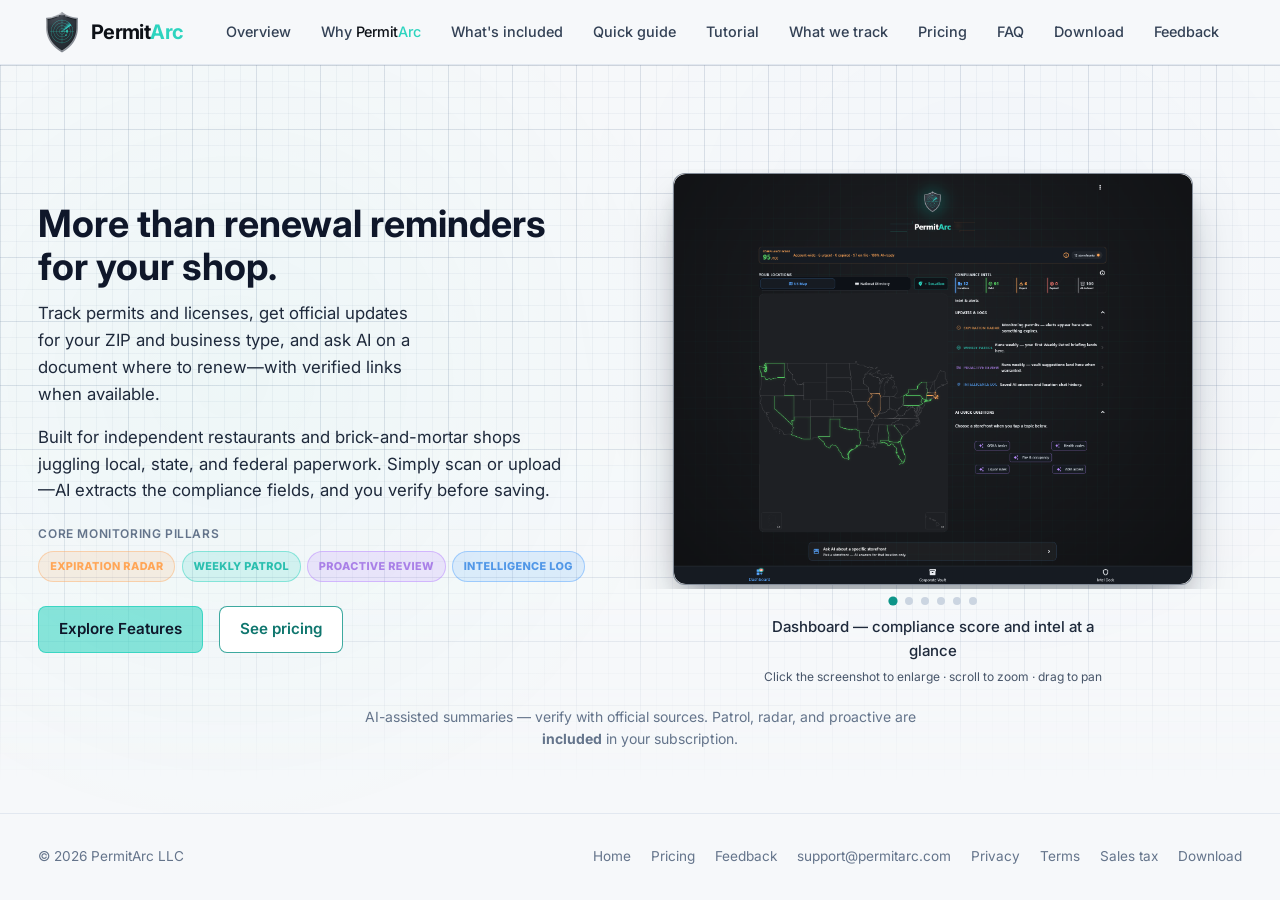
==== commit bd45bbdc: "Website: intelligence pillar 2-col grid; door radar chip parity. Co-authored-by: Cursor <cursoragent" ====
--- a/index.html
+++ b/index.html
@@ -12,8 +12,8 @@
   <link rel="preconnect" href="https://fonts.googleapis.com">
   <link rel="preconnect" href="https://fonts.gstatic.com" crossorigin>
   <link href="https://fonts.googleapis.com/css2?family=Inter:wght@400;500;600;700;800&display=swap" rel="stylesheet">
-  <link rel="stylesheet" href="styles.css?v=20261003pillar5">
-  <link rel="stylesheet" href="door-home.css?v=20261003pillars2">
+  <link rel="stylesheet" href="styles.css?v=20261003chip2">
+  <link rel="stylesheet" href="door-home.css?v=20261003chip2">
   <script src="launch-config.js?v=20260911c"></script>
   <script src="site-ga4.js?v=20260923"></script>
   <script src="site-support-mailto.js?v=20260918chooser"></script>
@@ -47,7 +47,7 @@
 
         <p class="door-pillars-label" id="door-pillars-label">Core Monitoring Pillars</p>
         <div class="hero-pillars" aria-labelledby="door-pillars-label">
-          <a href="intelligence.html#expiration-radar" class="hero-pillar-link hero-pillar-link--radar">Expiration Radar</a>
+          <a href="intelligence.html#expiration-radar" class="hero-pillar-link pillar-chip pillar-chip--radar">Expiration Radar</a>
           <a href="intelligence.html#weekly-patrol" class="hero-pillar-link hero-pillar-link--patrol">Weekly Patrol</a>
           <a href="intelligence.html#proactive" class="hero-pillar-link hero-pillar-link--proactive">Proactive Review</a>
           <a href="intelligence.html#intelligence-log" class="hero-pillar-link hero-pillar-link--intel-log">Intelligence Log</a>
--- a/styles.css
+++ b/styles.css
@@ -1989,6 +1989,10 @@
 }
 
 #ai .ai-included-banner {
+  flex-direction: column;
+  align-items: center;
+  text-align: center;
+  gap: 0.65rem;
   background: #f8fafc;
   border-color: #e2e8f0;
   color: #334155;
@@ -2101,16 +2105,14 @@
   line-height: 1.55;
 }
 
+/* Intelligence page — one chip size for banner + feature cards */
 #ai .ai-included-banner .pillar-chip {
+  align-self: center;
+}
+
+#ai .ai-included-banner .pillar-chip,
+.intel-feature-card > .pillar-chip {
   flex-shrink: 0;
-  padding: 0.25rem 0.75rem;
-  font-size: 0.75rem;
-  letter-spacing: 0.05em;
-}
-
-.intel-feature-card > .pillar-chip {
-  align-self: flex-start;
-  margin-bottom: 0.75rem;
   padding: 0.125rem 0.625rem;
   font-size: 0.75rem;
   font-weight: 700;
@@ -2118,10 +2120,17 @@
   letter-spacing: normal;
 }
 
-.ai-included-banner__included {
-  font-weight: 700;
-  color: #0f172a;
-  margin-left: 0.5rem;
+.intel-feature-card > .pillar-chip {
+  align-self: flex-start;
+  margin-bottom: 0.75rem;
+}
+
+#ai .ai-included-banner .ai-included-banner__detail {
+  flex: none;
+  width: 100%;
+  max-width: 52rem;
+  color: #334155;
+  line-height: 1.55;
 }
 
 .ai-included-banner__detail {
@@ -2137,43 +2146,31 @@
   margin-bottom: 1.25rem;
 }
 
-/* Intelligence page — feature card grid */
+/* Intelligence page — feature card grids (2-up, max-w-2xl; matches tools row width) */
 .intel-feature-grid {
   display: grid;
   grid-template-columns: 1fr;
   gap: 1.25rem;
   margin-bottom: 1.25rem;
-}
-
-@media (min-width: 640px) {
-  .intel-feature-grid {
+  align-items: stretch;
+}
+
+#ai .intel-feature-grid--pillars,
+#ai .intel-feature-grid--tools {
+  gap: 1.5rem;
+  max-width: 42rem;
+  margin-left: auto;
+  margin-right: auto;
+}
+
+.intel-feature-grid--tools {
+  margin-bottom: 0;
+}
+
+@media (min-width: 768px) {
+  #ai .intel-feature-grid--pillars,
+  #ai .intel-feature-grid--tools {
     grid-template-columns: repeat(2, minmax(0, 1fr));
-  }
-}
-
-@media (min-width: 960px) {
-  .intel-feature-grid {
-    grid-template-columns: repeat(6, minmax(0, 1fr));
-  }
-
-  .intel-feature-card:nth-child(1) {
-    grid-column: 1 / span 2;
-  }
-
-  .intel-feature-card:nth-child(2) {
-    grid-column: 3 / span 2;
-  }
-
-  .intel-feature-card:nth-child(3) {
-    grid-column: 5 / span 2;
-  }
-
-  .intel-feature-card:nth-child(4) {
-    grid-column: 2 / span 2;
-  }
-
-  .intel-feature-card:nth-child(5) {
-    grid-column: 4 / span 2;
   }
 }
 
--- a/door-home.css
+++ b/door-home.css
@@ -405,6 +405,7 @@
     letter-spacing: 0.032em;
     white-space: nowrap;
   }
+
 }
 
 @media (min-width: 1100px) {
@@ -413,7 +414,7 @@
   }
 }
 
-/* Slightly stronger rims/tints than dark hero — same --pillar-* text colors */
+/* Same pill size as siblings — radar color only */
 .door-page .door-copy .hero-pillar-link--radar {
   color: color-mix(in srgb, var(--pillar-radar) 88%, #1e293b);
   background: rgba(255, 166, 87, 0.18);
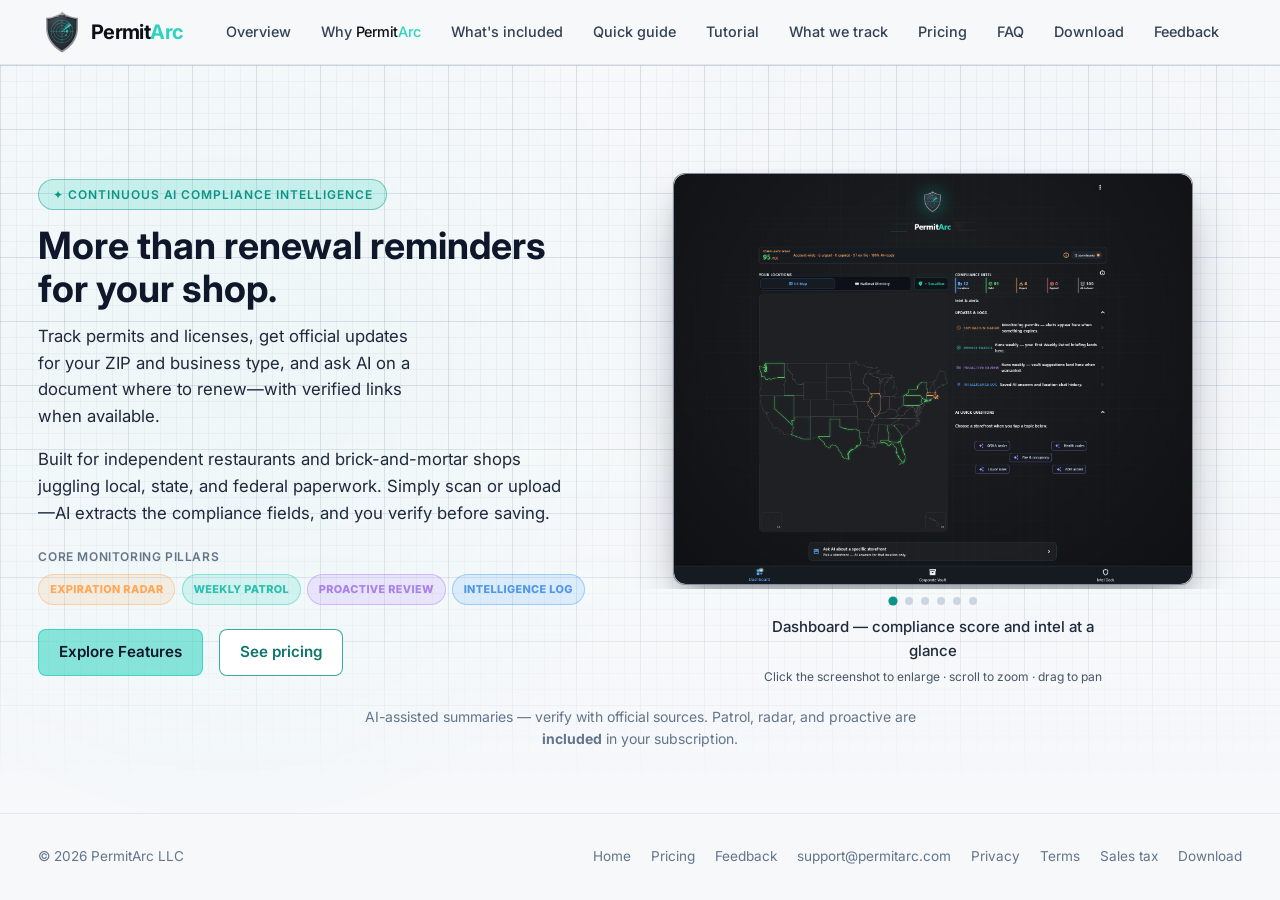
==== commit 1fe9cd31: "Door hero: APP-TAG-01 eyebrow pill above headline Co-authored-by: Cursor <cursoragent@cursor.com>" ====
--- a/index.html
+++ b/index.html
@@ -13,7 +13,7 @@
   <link rel="preconnect" href="https://fonts.gstatic.com" crossorigin>
   <link href="https://fonts.googleapis.com/css2?family=Inter:wght@400;500;600;700;800&display=swap" rel="stylesheet">
   <link rel="stylesheet" href="styles.css?v=20261003chip2">
-  <link rel="stylesheet" href="door-home.css?v=20261003chip2">
+  <link rel="stylesheet" href="door-home.css?v=20261004eyebrow1">
   <script src="launch-config.js?v=20260911c"></script>
   <script src="site-ga4.js?v=20260923"></script>
   <script src="site-support-mailto.js?v=20260918chooser"></script>
@@ -41,6 +41,7 @@
   <main class="door-hero">
     <div class="door-hero__grid">
       <div class="door-copy">
+        <p class="door-hero-eyebrow">&#10022; CONTINUOUS AI COMPLIANCE INTELLIGENCE</p>
         <h1>More than renewal reminders for your shop.</h1>
         <p class="door-lead">Track permits and licenses, get official updates for your ZIP and business type, and ask AI on a document where to renew&mdash;with verified links when available.</p>
         <p class="door-detail">Built for independent restaurants and brick-and-mortar shops juggling local, state, and federal paperwork. Simply scan or upload&mdash;AI extracts the compliance fields, and you verify before saving.</p>
--- a/door-home.css
+++ b/door-home.css
@@ -285,6 +285,21 @@
     radial-gradient(circle at 78% 28%, rgba(88, 166, 255, 0.08) 0, transparent 38%);
 }
 
+.door-hero-eyebrow {
+  display: inline-block;
+  margin: 0 0 0.875rem;
+  padding: 0.4rem 0.85rem;
+  border-radius: 9999px;
+  font-size: 0.75rem;
+  font-weight: 600;
+  letter-spacing: 0.08em;
+  text-transform: uppercase;
+  line-height: 1.35;
+  color: #0d9488;
+  background: rgba(45, 212, 191, 0.22);
+  border: 1px solid rgba(13, 148, 136, 0.45);
+}
+
 .door-copy h1 {
   font-size: clamp(1.65rem, 3.2vw, 2.35rem);
   line-height: 1.15;
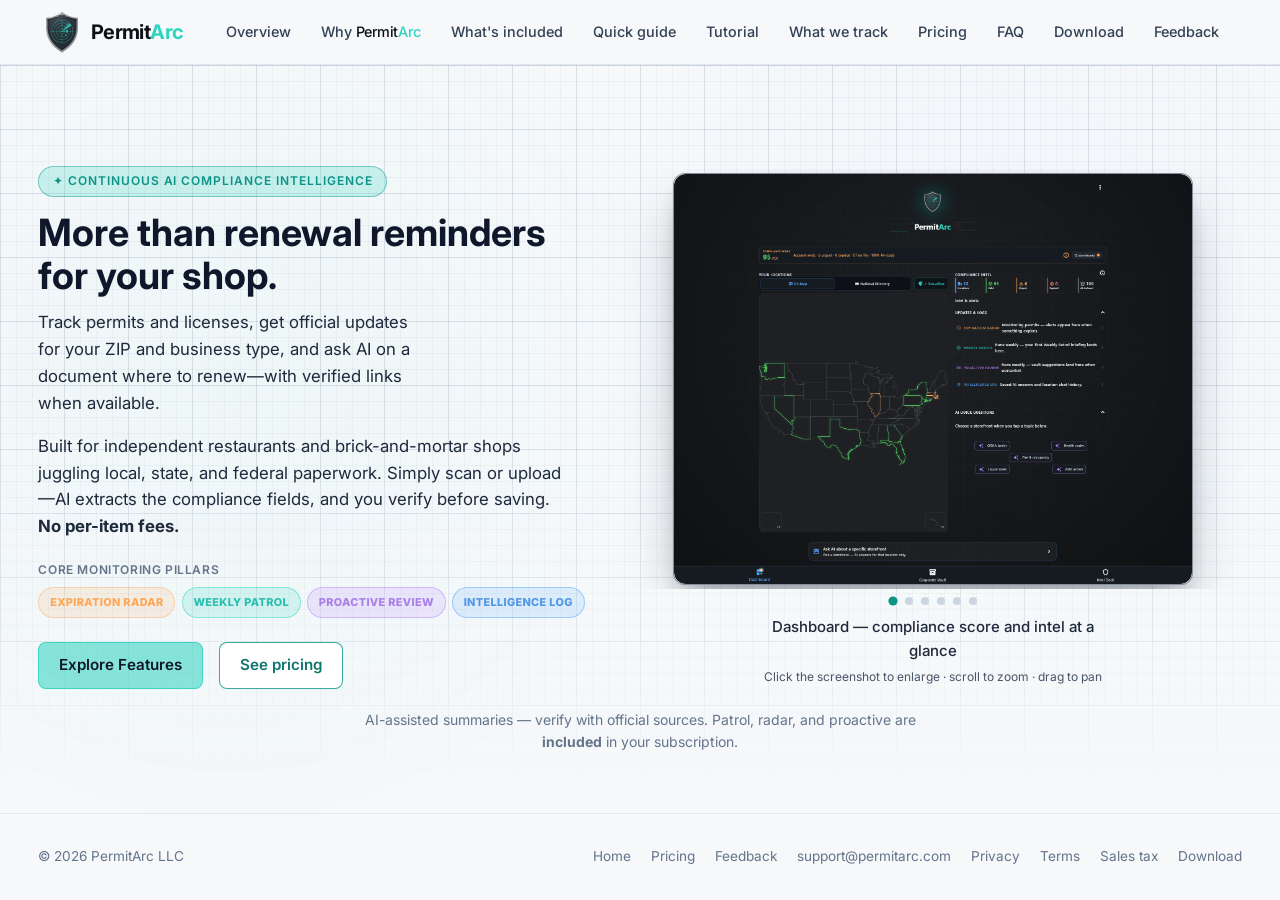
==== commit 7db400f6: "Website: no per-item fees copy on door and why compare. Co-authored-by: Cursor <cursoragent@cursor.c" ====
--- a/index.html
+++ b/index.html
@@ -44,7 +44,7 @@
         <p class="door-hero-eyebrow">&#10022; CONTINUOUS AI COMPLIANCE INTELLIGENCE</p>
         <h1>More than renewal reminders for your shop.</h1>
         <p class="door-lead">Track permits and licenses, get official updates for your ZIP and business type, and ask AI on a document where to renew&mdash;with verified links when available.</p>
-        <p class="door-detail">Built for independent restaurants and brick-and-mortar shops juggling local, state, and federal paperwork. Simply scan or upload&mdash;AI extracts the compliance fields, and you verify before saving.</p>
+        <p class="door-detail">Built for independent restaurants and brick-and-mortar shops juggling local, state, and federal paperwork. Simply scan or upload&mdash;AI extracts the compliance fields, and you verify before saving. <strong>No per-item fees.</strong></p>
 
         <p class="door-pillars-label" id="door-pillars-label">Core Monitoring Pillars</p>
         <div class="hero-pillars" aria-labelledby="door-pillars-label">
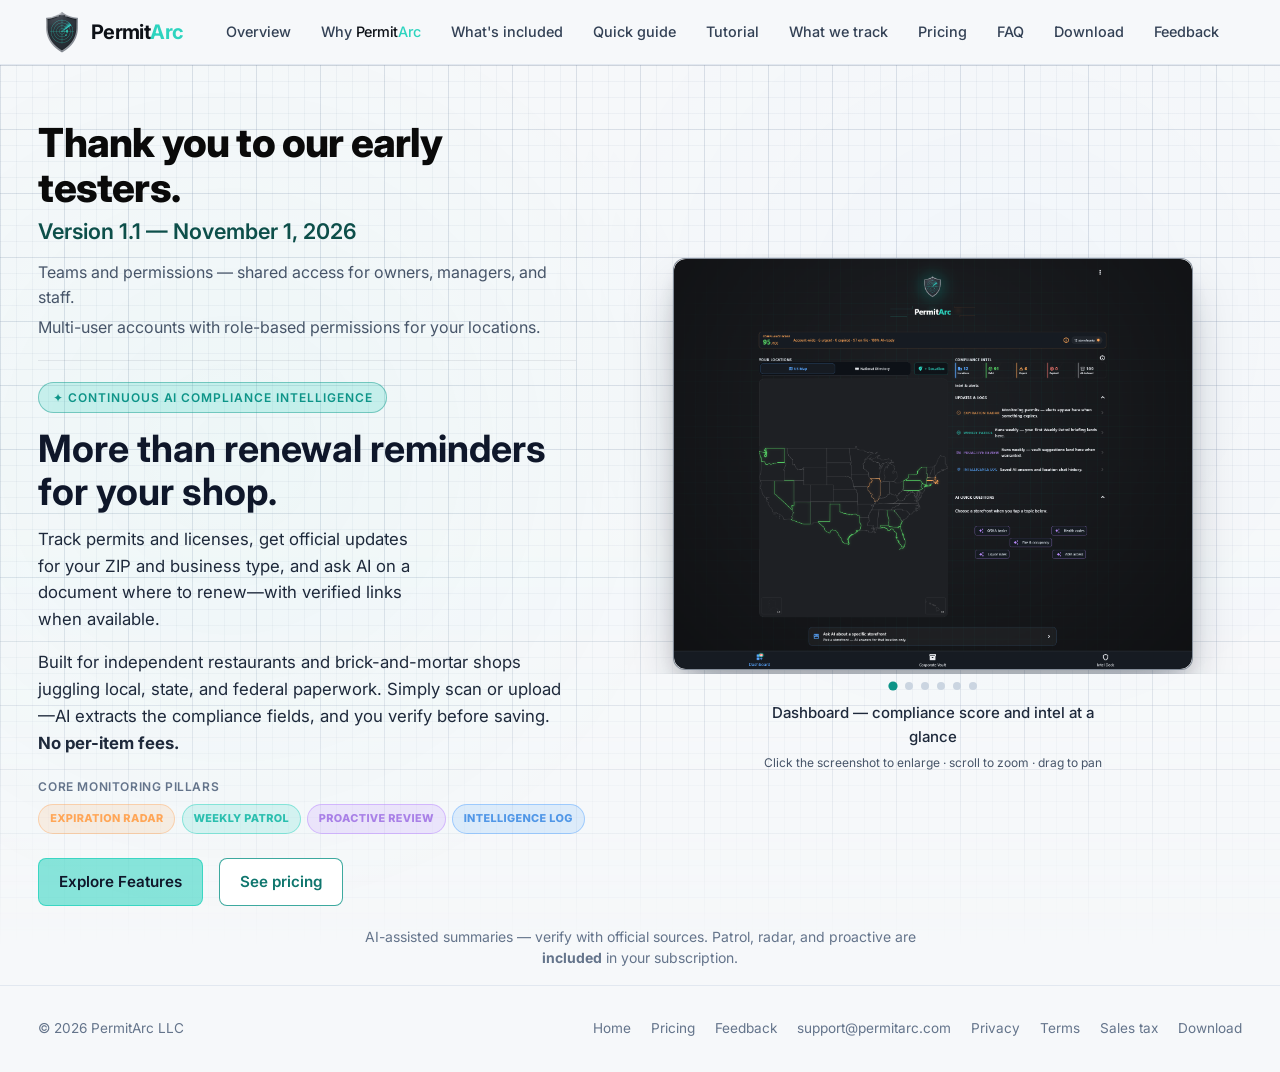
==== commit bc2967c5: "Home: early tester thank-you and v1.1 announcement on door hero. Co-authored-by: Cursor <cursoragent" ====
--- a/index.html
+++ b/index.html
@@ -13,7 +13,7 @@
   <link rel="preconnect" href="https://fonts.gstatic.com" crossorigin>
   <link href="https://fonts.googleapis.com/css2?family=Inter:wght@400;500;600;700;800&display=swap" rel="stylesheet">
   <link rel="stylesheet" href="styles.css?v=20261003chip2">
-  <link rel="stylesheet" href="door-home.css?v=20261004eyebrow1">
+  <link rel="stylesheet" href="door-home.css?v=20261011tester1">
   <script src="launch-config.js?v=20260911c"></script>
   <script src="site-ga4.js?v=20260923"></script>
   <script src="site-support-mailto.js?v=20260918chooser"></script>
@@ -41,6 +41,14 @@
   <main class="door-hero">
     <div class="door-hero__grid">
       <div class="door-copy">
+        <section class="door-tester-announce" aria-label="Early tester update">
+          <p class="door-tester-announce__headline">Thank you to our early testers.</p>
+          <p class="door-tester-announce__subhead">Version 1.1 &mdash; November 1, 2026</p>
+          <div class="door-tester-announce__body">
+            <p>Teams and permissions &mdash; shared access for owners, managers, and staff.</p>
+            <p>Multi-user accounts with role-based permissions for your locations.</p>
+          </div>
+        </section>
         <p class="door-hero-eyebrow">&#10022; CONTINUOUS AI COMPLIANCE INTELLIGENCE</p>
         <h1>More than renewal reminders for your shop.</h1>
         <p class="door-lead">Track permits and licenses, get official updates for your ZIP and business type, and ask AI on a document where to renew&mdash;with verified links when available.</p>
--- a/door-home.css
+++ b/door-home.css
@@ -285,6 +285,46 @@
     radial-gradient(circle at 78% 28%, rgba(88, 166, 255, 0.08) 0, transparent 38%);
 }
 
+.door-tester-announce {
+  margin: 0 0 1.35rem;
+  padding: 0 0 1.25rem;
+  border-bottom: 1px solid rgba(15, 23, 42, 0.08);
+  max-width: 36rem;
+}
+
+.door-tester-announce__headline {
+  margin: 0 0 0.4rem;
+  font-size: clamp(1.75rem, 3.6vw, 2.5rem);
+  font-weight: 800;
+  line-height: 1.12;
+  letter-spacing: -0.02em;
+  color: #0a0a0a;
+}
+
+.door-tester-announce__subhead {
+  margin: 0 0 0.85rem;
+  font-size: clamp(1.1rem, 2.2vw, 1.35rem);
+  font-weight: 600;
+  line-height: 1.35;
+  color: #0d4f4a;
+}
+
+.door-tester-announce__body {
+  margin: 0;
+}
+
+.door-tester-announce__body p {
+  margin: 0;
+  font-size: 1rem;
+  font-weight: 400;
+  line-height: 1.55;
+  color: #475569;
+}
+
+.door-tester-announce__body p + p {
+  margin-top: 0.35rem;
+}
+
 .door-hero-eyebrow {
   display: inline-block;
   margin: 0 0 0.875rem;
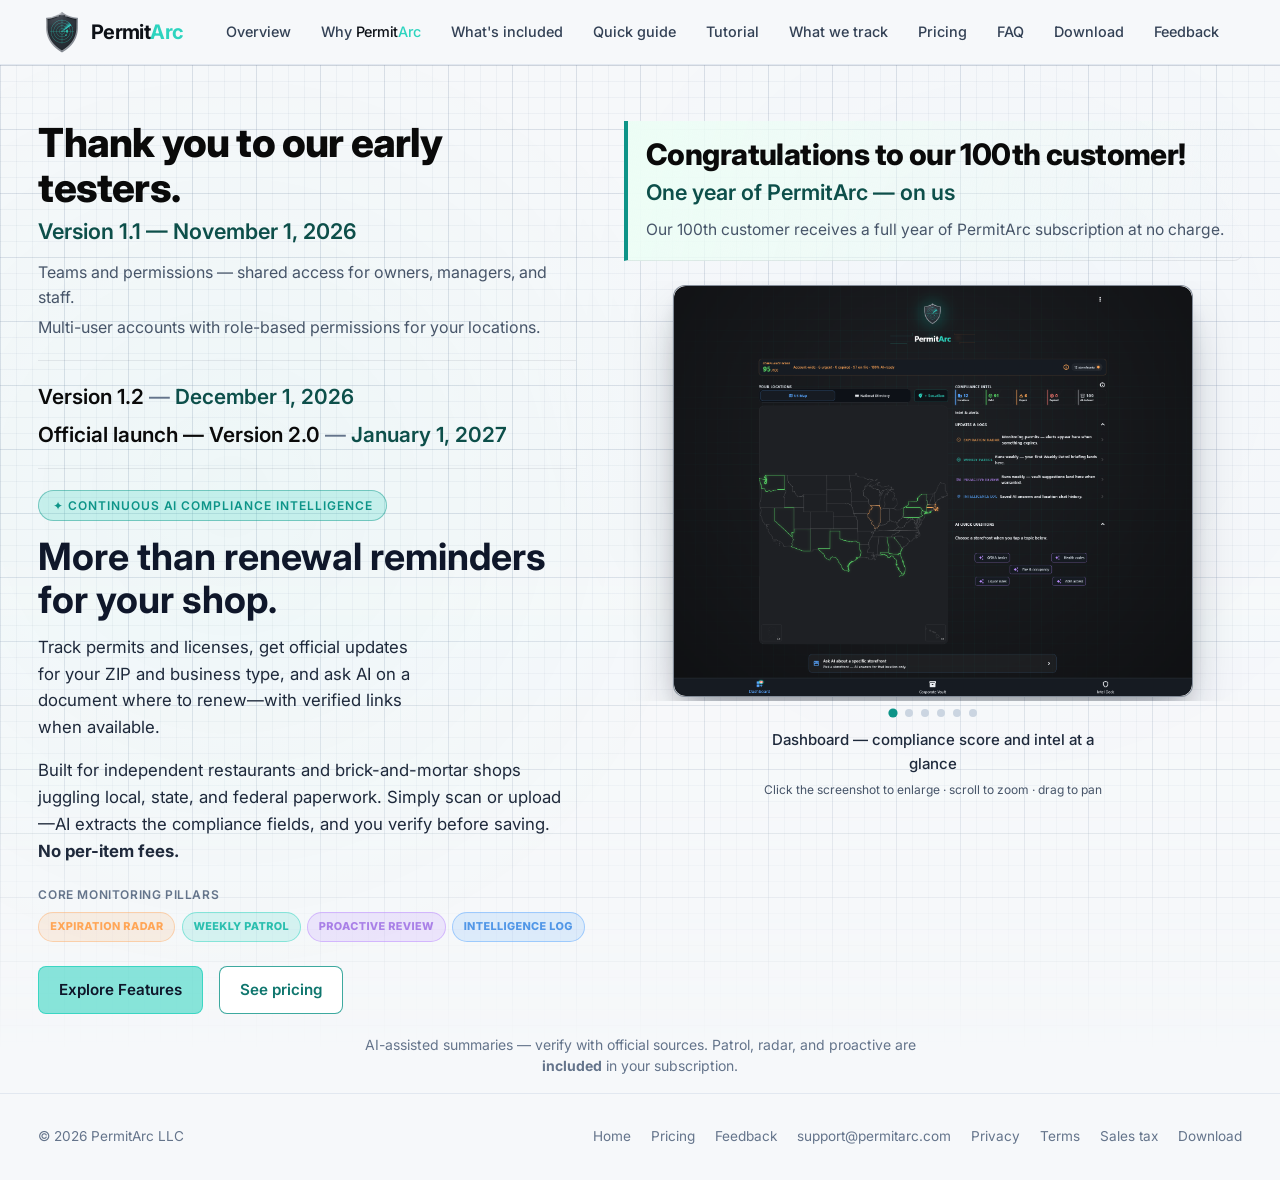
==== commit 3e08491a: "Home: 100th customer callout and v1.2/v2.0 roadmap on door hero. Co-authored-by: Cursor <cursoragent" ====
--- a/index.html
+++ b/index.html
@@ -13,7 +13,7 @@
   <link rel="preconnect" href="https://fonts.gstatic.com" crossorigin>
   <link href="https://fonts.googleapis.com/css2?family=Inter:wght@400;500;600;700;800&display=swap" rel="stylesheet">
   <link rel="stylesheet" href="styles.css?v=20261003chip2">
-  <link rel="stylesheet" href="door-home.css?v=20261011tester1">
+  <link rel="stylesheet" href="door-home.css?v=20261031home1">
   <script src="launch-config.js?v=20260911c"></script>
   <script src="site-ga4.js?v=20260923"></script>
   <script src="site-support-mailto.js?v=20260918chooser"></script>
@@ -49,6 +49,18 @@
             <p>Multi-user accounts with role-based permissions for your locations.</p>
           </div>
         </section>
+        <section class="door-roadmap" aria-label="Upcoming releases">
+          <p class="door-roadmap__line">
+            <span class="door-roadmap__label">Version 1.2</span>
+            <span class="door-roadmap__sep">&mdash;</span>
+            <span class="door-roadmap__date">December 1, 2026</span>
+          </p>
+          <p class="door-roadmap__line door-roadmap__line--launch">
+            <span class="door-roadmap__label">Official launch &mdash; Version 2.0</span>
+            <span class="door-roadmap__sep">&mdash;</span>
+            <span class="door-roadmap__date">January 1, 2027</span>
+          </p>
+        </section>
         <p class="door-hero-eyebrow">&#10022; CONTINUOUS AI COMPLIANCE INTELLIGENCE</p>
         <h1>More than renewal reminders for your shop.</h1>
         <p class="door-lead">Track permits and licenses, get official updates for your ZIP and business type, and ask AI on a document where to renew&mdash;with verified links when available.</p>
@@ -68,8 +80,13 @@
         </div>
       </div>
 
-      <div class="door-carousel-wrap" aria-label="Product screenshots">
-        <div class="door-carousel__stage">
+      <div class="door-carousel-wrap">
+        <section class="door-century-announce" aria-label="100th customer celebration">
+          <p class="door-century-announce__headline">Congratulations to our 100th customer!</p>
+          <p class="door-century-announce__prize">One year of PermitArc &mdash; on us</p>
+          <p class="door-century-announce__body">Our 100th customer receives a full year of PermitArc subscription at no charge.</p>
+        </section>
+        <div class="door-carousel__stage" aria-label="Product screenshots">
           <div class="door-carousel__ring" id="doorCarouselRing"></div>
         </div>
         <div class="door-carousel__dots" id="doorCarouselDots" role="tablist" aria-label="Screenshot carousel"></div>
--- a/door-home.css
+++ b/door-home.css
@@ -258,7 +258,7 @@
   display: grid;
   grid-template-columns: minmax(0, 1fr) minmax(0, 1.15fr);
   gap: clamp(1.5rem, 4vw, 3rem);
-  align-items: center;
+  align-items: start;
 }
 
 .door-hero__grid-bg {
@@ -323,6 +323,72 @@
 
 .door-tester-announce__body p + p {
   margin-top: 0.35rem;
+}
+
+.door-roadmap {
+  margin: 0 0 1.35rem;
+  padding: 0 0 1.15rem;
+  border-bottom: 1px solid rgba(15, 23, 42, 0.08);
+  max-width: 36rem;
+}
+
+.door-roadmap__line {
+  margin: 0;
+  font-size: clamp(1.05rem, 2.1vw, 1.3rem);
+  font-weight: 600;
+  line-height: 1.4;
+  color: #0d4f4a;
+}
+
+.door-roadmap__line + .door-roadmap__line {
+  margin-top: 0.55rem;
+}
+
+.door-roadmap__label {
+  color: #0a0a0a;
+}
+
+.door-roadmap__sep {
+  color: #64748b;
+  font-weight: 500;
+}
+
+.door-roadmap__date {
+  color: #0d4f4a;
+}
+
+.door-century-announce {
+  margin: 0 0 1.25rem;
+  padding: 1rem 1rem 1.15rem 1.15rem;
+  border-bottom: 1px solid rgba(15, 23, 42, 0.08);
+  border-left: 4px solid #0d9488;
+  border-radius: 0 8px 8px 0;
+  background: linear-gradient(105deg, #ecfdf5 0%, rgba(236, 253, 245, 0.35) 55%, transparent 100%);
+}
+
+.door-century-announce__headline {
+  margin: 0 0 0.45rem;
+  font-size: clamp(1.35rem, 2.8vw, 1.85rem);
+  font-weight: 800;
+  line-height: 1.15;
+  letter-spacing: -0.02em;
+  color: #0a0a0a;
+}
+
+.door-century-announce__prize {
+  margin: 0 0 0.65rem;
+  font-size: clamp(1.1rem, 2.2vw, 1.35rem);
+  font-weight: 600;
+  line-height: 1.35;
+  color: #0d4f4a;
+}
+
+.door-century-announce__body {
+  margin: 0;
+  font-size: 0.975rem;
+  font-weight: 400;
+  line-height: 1.55;
+  color: #475569;
 }
 
 .door-hero-eyebrow {
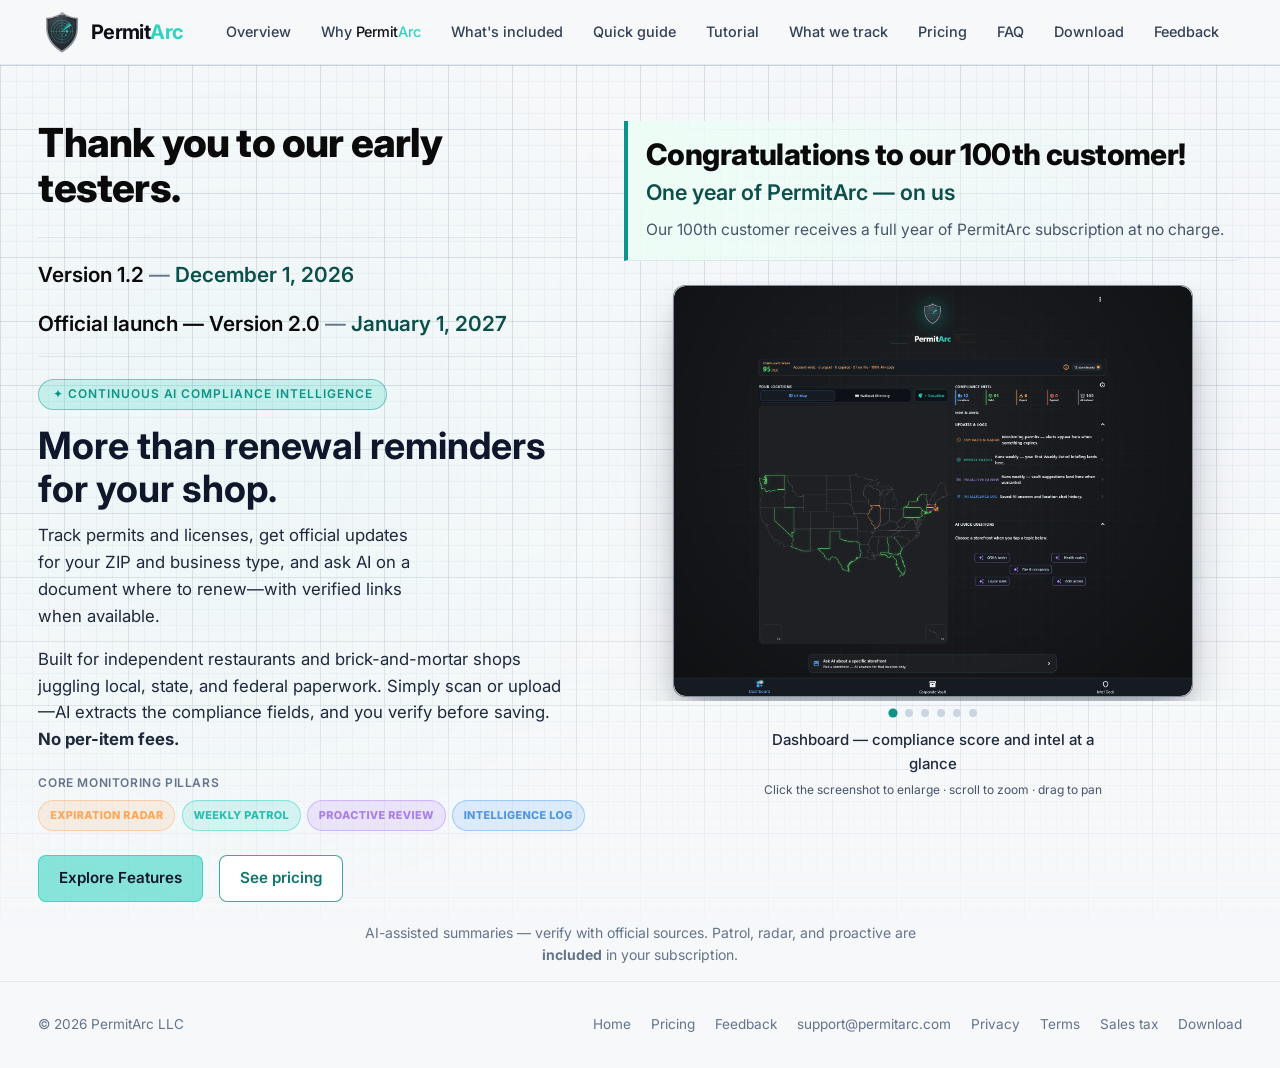
==== commit dd462428: "Home: remove the v1.1 teams announcement and separate the December date from the v2.0 launch line. C" ====
--- a/index.html
+++ b/index.html
@@ -13,7 +13,7 @@
   <link rel="preconnect" href="https://fonts.gstatic.com" crossorigin>
   <link href="https://fonts.googleapis.com/css2?family=Inter:wght@400;500;600;700;800&display=swap" rel="stylesheet">
   <link rel="stylesheet" href="styles.css?v=20261003chip2">
-  <link rel="stylesheet" href="door-home.css?v=20261031home1">
+  <link rel="stylesheet" href="door-home.css?v=20261102gap1">
   <script src="launch-config.js?v=20260911c"></script>
   <script src="site-ga4.js?v=20260923"></script>
   <script src="site-support-mailto.js?v=20260918chooser"></script>
@@ -43,11 +43,6 @@
       <div class="door-copy">
         <section class="door-tester-announce" aria-label="Early tester update">
           <p class="door-tester-announce__headline">Thank you to our early testers.</p>
-          <p class="door-tester-announce__subhead">Version 1.1 &mdash; November 1, 2026</p>
-          <div class="door-tester-announce__body">
-            <p>Teams and permissions &mdash; shared access for owners, managers, and staff.</p>
-            <p>Multi-user accounts with role-based permissions for your locations.</p>
-          </div>
         </section>
         <section class="door-roadmap" aria-label="Upcoming releases">
           <p class="door-roadmap__line">
--- a/door-home.css
+++ b/door-home.css
@@ -341,7 +341,7 @@
 }
 
 .door-roadmap__line + .door-roadmap__line {
-  margin-top: 0.55rem;
+  margin-top: 1.25rem;
 }
 
 .door-roadmap__label {
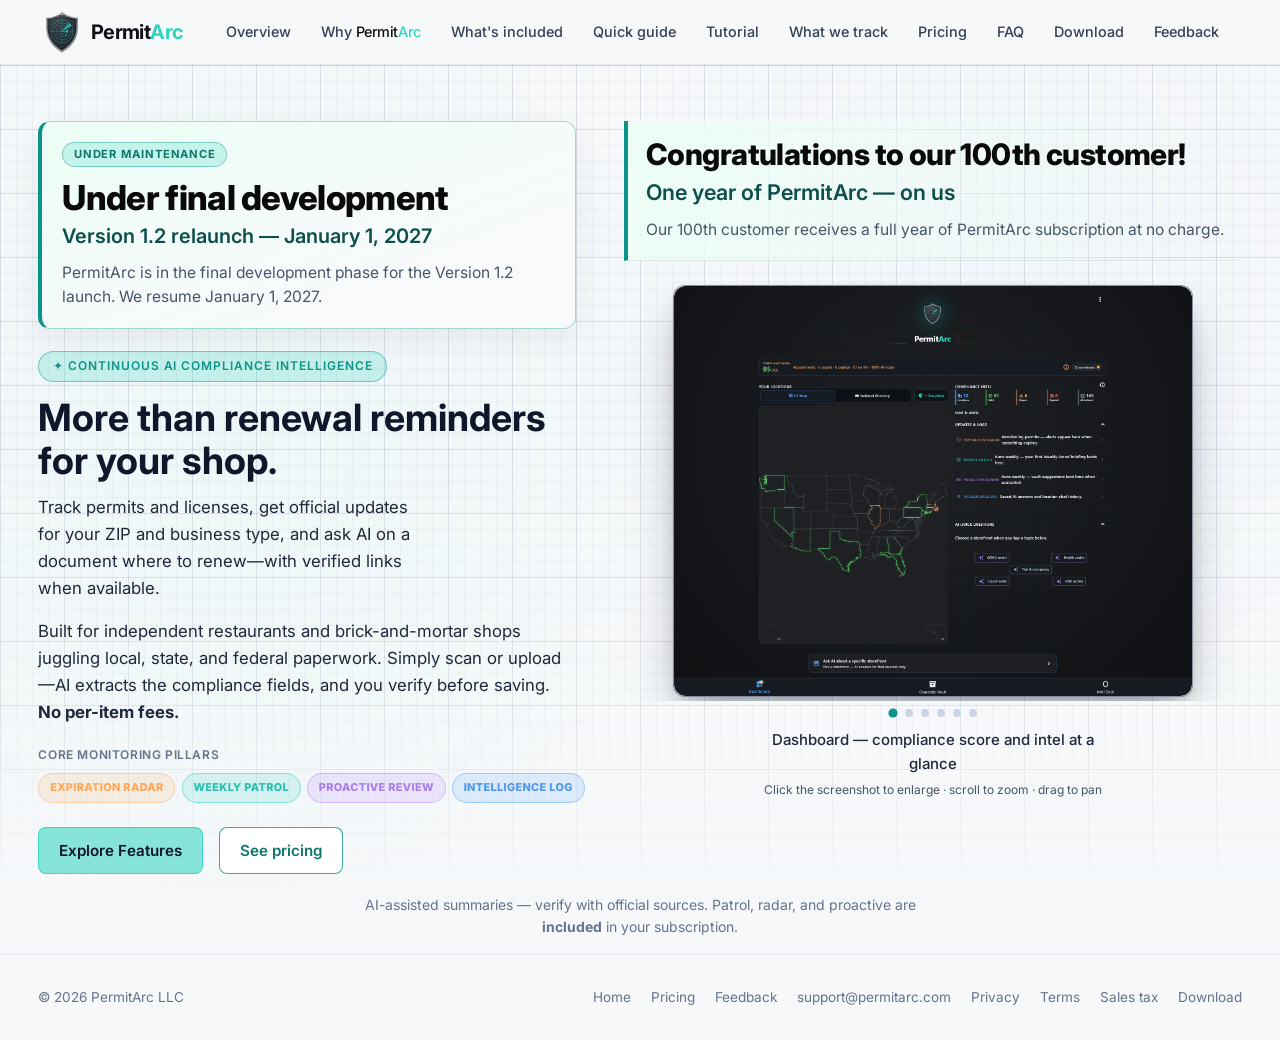
==== commit ae101d29: "Home: mark the door hero as under final development for the January 1, 2027 v1.2 relaunch. Co-author" ====
--- a/index.html
+++ b/index.html
@@ -13,7 +13,7 @@
   <link rel="preconnect" href="https://fonts.gstatic.com" crossorigin>
   <link href="https://fonts.googleapis.com/css2?family=Inter:wght@400;500;600;700;800&display=swap" rel="stylesheet">
   <link rel="stylesheet" href="styles.css?v=20261003chip2">
-  <link rel="stylesheet" href="door-home.css?v=20261102gap1">
+  <link rel="stylesheet" href="door-home.css?v=20261112devsign">
   <script src="launch-config.js?v=20260911c"></script>
   <script src="site-ga4.js?v=20260923"></script>
   <script src="site-support-mailto.js?v=20260918chooser"></script>
@@ -41,20 +41,11 @@
   <main class="door-hero">
     <div class="door-hero__grid">
       <div class="door-copy">
-        <section class="door-tester-announce" aria-label="Early tester update">
-          <p class="door-tester-announce__headline">Thank you to our early testers.</p>
-        </section>
-        <section class="door-roadmap" aria-label="Upcoming releases">
-          <p class="door-roadmap__line">
-            <span class="door-roadmap__label">Version 1.2</span>
-            <span class="door-roadmap__sep">&mdash;</span>
-            <span class="door-roadmap__date">December 1, 2026</span>
-          </p>
-          <p class="door-roadmap__line door-roadmap__line--launch">
-            <span class="door-roadmap__label">Official launch &mdash; Version 2.0</span>
-            <span class="door-roadmap__sep">&mdash;</span>
-            <span class="door-roadmap__date">January 1, 2027</span>
-          </p>
+        <section class="door-dev-sign" aria-label="Under final development">
+          <p class="door-dev-sign__status">Under maintenance</p>
+          <p class="door-dev-sign__headline">Under final development</p>
+          <p class="door-dev-sign__launch">Version 1.2 relaunch &mdash; <span class="door-dev-sign__date">January 1, 2027</span></p>
+          <p class="door-dev-sign__body">PermitArc is in the final development phase for the Version 1.2 launch. We resume January 1, 2027.</p>
         </section>
         <p class="door-hero-eyebrow">&#10022; CONTINUOUS AI COMPLIANCE INTELLIGENCE</p>
         <h1>More than renewal reminders for your shop.</h1>
--- a/door-home.css
+++ b/door-home.css
@@ -285,76 +285,59 @@
     radial-gradient(circle at 78% 28%, rgba(88, 166, 255, 0.08) 0, transparent 38%);
 }
 
-.door-tester-announce {
+.door-dev-sign {
   margin: 0 0 1.35rem;
-  padding: 0 0 1.25rem;
-  border-bottom: 1px solid rgba(15, 23, 42, 0.08);
+  padding: 1.15rem 1.25rem 1.2rem;
   max-width: 36rem;
-}
-
-.door-tester-announce__headline {
-  margin: 0 0 0.4rem;
-  font-size: clamp(1.75rem, 3.6vw, 2.5rem);
+  border: 1px solid rgba(13, 148, 136, 0.35);
+  border-left: 4px solid #0d9488;
+  border-radius: 12px;
+  background: linear-gradient(160deg, #ecfdf5 0%, rgba(248, 250, 252, 0.96) 72%);
+  box-shadow: 0 10px 30px rgba(15, 23, 42, 0.06);
+}
+
+.door-dev-sign__status {
+  display: inline-block;
+  margin: 0 0 0.7rem;
+  padding: 0.28rem 0.65rem;
+  border-radius: 9999px;
+  font-size: 0.7rem;
+  font-weight: 700;
+  letter-spacing: 0.08em;
+  text-transform: uppercase;
+  line-height: 1.3;
+  color: #0f766e;
+  background: rgba(45, 212, 191, 0.22);
+  border: 1px solid rgba(13, 148, 136, 0.4);
+}
+
+.door-dev-sign__headline {
+  margin: 0 0 0.35rem;
+  font-size: clamp(1.65rem, 3.2vw, 2.15rem);
   font-weight: 800;
   line-height: 1.12;
   letter-spacing: -0.02em;
   color: #0a0a0a;
 }
 
-.door-tester-announce__subhead {
-  margin: 0 0 0.85rem;
-  font-size: clamp(1.1rem, 2.2vw, 1.35rem);
+.door-dev-sign__launch {
+  margin: 0 0 0.7rem;
+  font-size: clamp(1.05rem, 2vw, 1.25rem);
   font-weight: 600;
   line-height: 1.35;
   color: #0d4f4a;
 }
 
-.door-tester-announce__body {
+.door-dev-sign__date {
+  white-space: nowrap;
+}
+
+.door-dev-sign__body {
   margin: 0;
-}
-
-.door-tester-announce__body p {
-  margin: 0;
-  font-size: 1rem;
+  font-size: 0.975rem;
   font-weight: 400;
   line-height: 1.55;
   color: #475569;
-}
-
-.door-tester-announce__body p + p {
-  margin-top: 0.35rem;
-}
-
-.door-roadmap {
-  margin: 0 0 1.35rem;
-  padding: 0 0 1.15rem;
-  border-bottom: 1px solid rgba(15, 23, 42, 0.08);
-  max-width: 36rem;
-}
-
-.door-roadmap__line {
-  margin: 0;
-  font-size: clamp(1.05rem, 2.1vw, 1.3rem);
-  font-weight: 600;
-  line-height: 1.4;
-  color: #0d4f4a;
-}
-
-.door-roadmap__line + .door-roadmap__line {
-  margin-top: 1.25rem;
-}
-
-.door-roadmap__label {
-  color: #0a0a0a;
-}
-
-.door-roadmap__sep {
-  color: #64748b;
-  font-weight: 500;
-}
-
-.door-roadmap__date {
-  color: #0d4f4a;
 }
 
 .door-century-announce {
